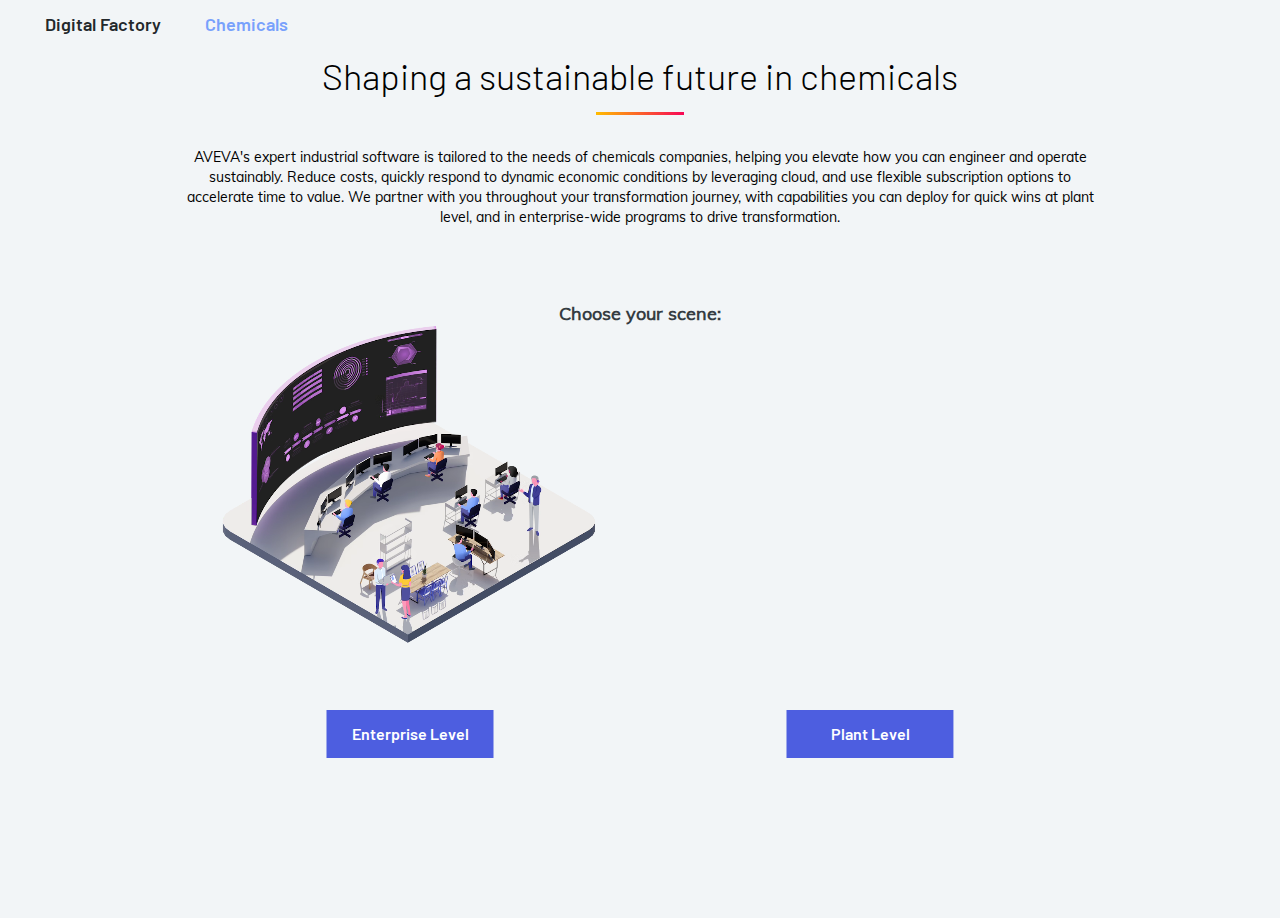
==== chemicals.html @ 381b5a6b "updates" ====
<!DOCTYPE html>
<html lang="en">
  <head>
    <meta charset="UTF-8">
    <meta name="viewport" content="width=device-width, initial-scale=1.0">

    <link rel="stylesheet" type="text/css" href="assets/css/new-style.css">
    <link rel="stylesheet" type="text/css" href="assets/css/la-style.css">

    <title>Aveva | Chemicals</title>
  </head>
  <body class="industry">
    <div class="nav top-nav">
      <ul class="nav-list">
        <li class="nav-item">
          <a class="nav-link dark" href="index.html">Digital Factory</a>
        </li>
        <li class="nav-item">
          <a class="nav-link dark active" href="chemicals.html">Chemicals</a>
        </li>
        <li class="nav-item level-link level-link-enterprise">
          <a class="nav-link dark active" href="chemicals.html">Enterprise</a>
        </li>
        <li class="nav-item level-link level-link-plant">
          <a class="nav-link dark active" href="chemicals.html">Plant</a>
        </li>
      </ul>
    </div>


    <div class="container container-center">
      <div class="main-title-wrapper fade">
        <div>
          <h2 class="center underline pull-up">Shaping a sustainable future in chemicals</h2>
          <p class="center large pull-up">
            AVEVA's expert industrial software is tailored to the needs of chemicals companies, helping you elevate how you can engineer and operate sustainably. Reduce costs, quickly respond to dynamic economic conditions by leveraging cloud, and use flexible subscription options to accelerate time to value. We partner with you throughout your transformation journey, with capabilities you can deploy for quick wins at plant level, and in enterprise-wide programs to drive transformation.
          </p>
        </div>
      </div>
      <div class="scenes-wrapper chemicals pull-up">
        <p class="center scenes-label fade">Choose your scene:</p>

        <div class="scenes col-wrapper">
          <div class="col col-left col-enterprise">
            <div class="box-wrapper">
              <div class="title-wrapper show-on-level">
                <div>
                  <h2 class="underline left">Accelerate digital transformation across your chemical enterprise</h2>
                  <p class="large">
                    Chemical companies must optimize capital projects to drive innovation and sustainability, unlocking the value of plant and process data to drive performance intelligence, and empowering your workforce with data-led insights that ensure business continuity.
                  </p>
                </div>
              </div>
              <div class="hide-on-level">
                <div class="video-wrapper">
                  <video loop muted autoplay playsinline class="video">
                    <source src="assets/videos/AVEVA_chemical_enterprise.webm" type="video/webm">
                  </video>
                  <div class="video-overlay show-on-level">
                    <div class="pulse-dot sustainability" data-sidebar="sustainability">
                      <img class="dot-img" src="assets/images/dot-orange.svg" alt="">
                      <div class="tooltip">Drive Sustainability</div>
                    </div>
                    <div class="pulse-dot performance" data-sidebar="performance">
                      <img class="dot-img" src="assets/images/dot-orange.svg" alt="">
                      <div class="tooltip">Improve Performance</div>
                    </div>
                    <div class="pulse-dot competency" data-sidebar="competency">
                      <img class="dot-img" src="assets/images/dot-orange.svg" alt="">
                      <div class="tooltip">Build Competency</div>
                    </div>
                  </div>
                </div>
                <a href="#" class="button level-button level-button-enterprise">Enterprise Level</a>
              </div>
            </div>
          </div>
          <div class="col col-right col-plant">
            <div class="box-wrapper">
              <div class="title-wrapper show-on-level">
                <div>
                  <h2 class="underline left">Accelerate digital transformation in your chemical plant</h2>
                  <p class="large">
                    Chemical plants must optimize processes, drive supply chain agility, increase resilience, and maximize asset uptime to ensure safe, profitable, and reliable operations.
                  </p>
                </div>
              </div>
              <div class="hide-on-level">
                <div class="video-wrapper">
                  <video loop muted autoplay playsinline class="video">
                    <source src="assets/videos/AVEVA_chemical_plant_1.webm" type="video/webm">
                  </video>
                  <div class="video-overlay show-on-level">
                    <div class="pulse-dot margins" data-sidebar="margins">
                      <img class="dot-img" src="assets/images/dot-orange.svg" alt="">
                      <div class="tooltip">Improve margins</div>
                    </div>
                    <div class="pulse-dot downtime"  data-sidebar="downtime">
                      <img class="dot-img" src="assets/images/dot-orange.svg" alt="">
                      <div class="tooltip">Eliminate downtime</div>
                    </div>
                    <div class="pulse-dot agility" data-sidebar="agility">
                      <img class="dot-img" src="assets/images/dot-orange.svg" alt="">
                      <div class="tooltip">Increase agility</div>
                    </div>
                  </div>
                </div>
                <a href="#" class="button level-button level-button-plant">Plant Level</a>
              </div>
            </div>
          </div>
        </div>
        <div class="legend show-on-level">
          <div class="dot">
            <img src="assets/images/dot-purple.svg" alt="">
          </div>
          <p class="description">
            Hover and click on each dot
            to explore further insights
            and content.
          </p>
        </div>
      </div>
    </div>





    <div class="sidebar-wrapper">
      <div class="sidebar sidebar-sustainability">
        <div class="purple-gradient-section">
          <div class="sidebar-close">
            <img alt="" src="assets/images/close.svg">
          </div>
    
          <h4>
            Deliver cost-effective capital projects to build the sustainable chemical plant of the future
          </h4>
    
          <p class="white">
            With the pressure to drive circularity and reach ESG targets in the chemical industry, new sustainable processes and products must be developed through faster and efficient capital projects.
          </p>
    
          <p class="white">
            AVEVA helps you digitally transform your engineering to control capital project execution delivering on time and budget. Your teams can innovate and develop sustainable processes through efficient and flexible workflows and better collaboration in the cloud.
          </p>
        </div>
    
        <div class="white-section">
          <div class="top">
            <div class="icon-wrapper">
              <div class="icon">
                <img alt="" src="assets/images/chemicals-enterprise-sustainability-top.svg">
              </div>
    
              <p class="slate">
                Learn how to drive a sustainable chemical industry through process simulation
              </p>
            </div>
            <a class="button" href="#">Learn How</a>
          </div>
    
          <div class="bottom">
            <div class="icon-wrapper">
              <div class="icon">
                <img alt="" src="assets/images/chemicals-enterprise-sustainability-bottom.svg">
              </div>
    
              <p class="slate">
                Read about Eastman´s digital transformation program within its engineering and construction organization
              </p>
            </div>
            <a class="button button-inverted" href="#">Read More</a>
          </div>
        </div>
      </div>
    
      <div class="sidebar sidebar-performance">
        <div class="purple-gradient-section">
          <div class="sidebar-close">
            <img alt="" src="assets/images/close.svg">
          </div>
    
          <h4>
            Unlock the hidden value out of plant and process data
          </h4>
    
          <p class="white">
            When it comes to business agility and optimizing your operations, information silos can be one of the main factors to compromise profitability. A perfectly crafted plan is often obsolete when it meets the reality of execution as disruptions unfold in real-time.
          </p>
    
          <p class="white">
            AVEVA provides everything from edge to cloud computing and analytics to Enterprise visualization, providing easy access to critical data across the value chain. With real-time data, you can predict operational behavior and unlock the hidden values for higher performance.
          </p>
        </div>
    
        <div class="white-section">
          <div class="top">
            <div class="sidebar-video-wrapper">
              <!--            TODO-->
    
              <p class="slate">
                Teaser video from LNS (waiting for mp4)
              </p>
            </div>
          </div>
    
          <div class="bottom">
            <div class="icon-wrapper">
              <div class="icon">
                <img alt="" src="assets/images/chemicals-enterprise-performance.svg">
              </div>
    
              <p class="slate">
                Learn how chemical companies can drive profitability using integrated, visualized plant and process data.
              </p>
            </div>
            <a class="button" href="#">Read More</a>
          </div>
        </div>
      </div>
    
      <div class="sidebar sidebar-competency">
        <div class="purple-gradient-section">
          <div class="sidebar-close">
            <img alt="" src="assets/images/close.svg">
          </div>
    
          <h4>
            Build competency to ensure safe and sustainable operations
          </h4>
    
          <p class="white">
            Human error is expensive. To reduce your knowledge gap and ensure safe operations, organizations need to build expertise and drive intelligent, insightful performance.
          </p>
    
          <p class="white">
            AVEVA combines the latest technologies with sound instructional design and behavioral best practices. By offering your team the best competency-based experiential learning, you ensure your operators perform safely and retain operational agility to drive performance intelligence.
          </p>
        </div>
    
        <div class="white-section">
          <div class="top">
            <div class="sidebar-video-wrapper">
              <!--            TODO-->
    
              <p class="slate">
                AVEVA XR Training_short.mp4
              </p>
            </div>
          </div>
    
          <div class="bottom">
            <div class="icon-wrapper">
              <div class="icon">
                <img alt="" src="assets/images/chemicals-enterprise-competency.svg">
              </div>
    
              <p class="slate">
                Learn how BASF uses immersive, virtual reality technology to train a generation of operators.
              </p>
            </div>
            <a class="button button-inverted" href="#">Watch Now</a>
          </div>
        </div>
      </div>
    
      <div class="sidebar sidebar-agility">
        <div class="purple-gradient-section">
          <div class="sidebar-close">
            <img alt="" src="assets/images/close.svg">
          </div>
    
          <h4>
            Agility and resilience require the ability to adapt quickly to market demands while securing profitable operations.
          </h4>
    
          <p class="white">
            Chemical companies need agility to respond to market demands and transform their offerings as need evolves. This means you need flexibility to optimize your supply chain to minimize losses, speed up innovation, and meet your circularity and C46 sustainability commitments.
          </p>
    
          <p class="white">
            AVEVA provides the expert chemical manufacturing platform that connects your people and systems to drive operational efficiency and insights, and boost interoperability. Maximize plant throughput with recipe flexibility, optimized production schedules, and compliant execution.
          </p>
        </div>
    
        <div class="white-section">
          <div class="top">
            <div class="icon-wrapper">
              <div class="icon">
                <img alt="" src="assets/images/chemicals-plant-agility-top.svg">
              </div>
    
              <p class="slate">
                Learn how global trends are helping to build a sustainable supply chain for leading chemicals companies.
              </p>
            </div>
            <a class="button" href="#">Read More</a>
          </div>
    
          <div class="bottom">
            <div class="icon-wrapper">
              <div class="icon">
                <img alt="" src="assets/images/chemicals-plant-agility-bottom.svg">
              </div>
    
              <p class="slate">
                See how optimizing your value chain can drive a circular economy.
              </p>
            </div>
            <a class="button button-inverted" href="#">Watch Now</a>
          </div>
        </div>
      </div>
    
      <div class="sidebar sidebar-downtime show-sidebar">
        <div class="purple-gradient-section">
          <div class="sidebar-close">
            <img alt="" src="assets/images/close.svg">
          </div>
    
          <h4>
            Optimize your maintenance strategy to avoid costly unplanned downtime and risks
          </h4>
    
          <p class="white">
            Today complex operations make it even more challenging to optimize a maintenance strategy. Reactive procedures are incapable of preventing costly failures and keeping a safe working environment.
          </p>
    
          <p class="white">
            AVEVA´s end-to-end solution manages data collection from various sources and incorporates advanced analytics with Machine Learning, Artificial Intelligence and cloud computing, improving workforce efficiency and reducing downtime and maintenance costs.
          </p>
        </div>
    
        <div class="white-section">
          <div class="top">
            <div class="sidebar-video-wrapper">
              <!--            TODO-->
    
              <p class="slate">
                Covestro - Pushing to a data-driven future
              </p>
            </div>
          </div>
    
          <div class="bottom">
            <div class="icon-wrapper">
              <div class="icon">
                <img alt="" src="assets/images/chemicals-plant-downtime.svg">
              </div>
    
              <p class="slate">
                Watch the webinar to learn about AI-driven analytics in Chemicals
              </p>
            </div>
            <a class="button button-inverted" href="#">Watch Now</a>
          </div>
        </div>
      </div>
    
      <div class="sidebar sidebar-margins">
        <div class="purple-gradient-section">
          <div class="sidebar-close">
            <img alt="" src="assets/images/close.svg">
          </div>
    
          <h4>
            Optimize your operations for regulatory compliance and competitive performance
          </h4>
    
          <p class="white">
            With a competitive market environment and tighter regulations, you need to optimize your operations to quickly respond to market demands and remain profitable while controlling waste and emissions, ensuring your company reaches sustainability targets.
          </p>
    
          <p class="white">
            AVEVA can help you improve process profitability and quality, reaching benefits such as throughput increase of 5%, process yields improvements of 10%, reduce the specific energy consumption of 10% while lowering emissions and costs related to waste reworking and recycling.
          </p>
        </div>
    
        <div class="white-section">
          <div class="top">
            <div class="icon-wrapper">
              <div class="icon">
                <img alt="" src="assets/images/chemicals-plant-margins-top.svg">
              </div>
    
              <p class="slate">
                Learn how AVEVA is helping leading chemicals companies operate with agility during COVID-19.
              </p>
            </div>
            <a class="button" href="#">Learn How</a>
          </div>
    
          <div class="bottom">
            <div class="icon-wrapper">
              <div class="icon">
                <img alt="" src="assets/images/chemicals-plant-margins-bottom.svg">
              </div>
    
              <p class="slate">
                See how BASF is able to continually optimze the intelligent performance of its ethylene plants.
              </p>
            </div>
            <a class="button button-inverted" href="#">Read More</a>
          </div>
        </div>
      </div>
    </div>

    
  

    <script src="https://code.jquery.com/jquery-3.6.0.min.js" integrity="sha256-/xUj+3OJU5yExlq6GSYGSHk7tPXikynS7ogEvDej/m4=" crossorigin="anonymous"></script>
    <script src="assets/js/new-scenes.js"></script>
    <script src="assets/js/match-height.js"></script>
    <script src="assets/js/sidebar.js"></script>
  </body>
</html>
---- assets/css/new-style.css ----
@font-face {
  -webkit-font-smoothing: antialiased;
  -moz-osx-font-smoothing: grayscale;
  font-style: normal;
  font-weight: 400;
  src: url(../fonts/Barlow-SemiBold.ttf) format("truetype");
  font-display: swap;
  font-family: Barlow-SemiBold
}

@font-face {
  -webkit-font-smoothing: antialiased;
  -moz-osx-font-smoothing: grayscale;
  font-style: normal;
  font-weight: 400;
  src: url(../fonts/Barlow-Medium.ttf) format("truetype");
  font-display: swap;
  font-family: Barlow-Medium
}

@font-face {
  -webkit-font-smoothing: antialiased;
  -moz-osx-font-smoothing: grayscale;
  font-style: normal;
  font-weight: 400;
  src: url(../fonts/Barlow-Regular.ttf) format("truetype");
  font-display: swap;
  font-family: Barlow-Regular
}

@font-face {
  -webkit-font-smoothing: antialiased;
  -moz-osx-font-smoothing: grayscale;
  font-style: normal;
  src: url(../fonts/Barlow-Light.ttf) format("truetype");
  font-display: swap;
  font-family: Barlow-Light;
  font-weight: 400
}

@font-face {
  -webkit-font-smoothing: antialiased;
  -moz-osx-font-smoothing: grayscale;
  font-style: normal;
  font-weight: 400;
  src: url(../fonts/Barlow-Bold.ttf) format("truetype");
  font-display: swap;
  font-family: Barlow-Bold
}

@font-face {
  -webkit-font-smoothing: antialiased;
  -moz-osx-font-smoothing: grayscale;
  font-style: normal;
  font-weight: 400;
  src: url(../fonts/Barlow-ExtraBold.ttf) format("truetype");
  font-display: swap;
  font-family: Barlow-ExtraBold
}

@font-face {
  -webkit-font-smoothing: antialiased;
  -moz-osx-font-smoothing: grayscale;
  font-style: normal;
  font-weight: 400;
  src: url(../fonts/Muli-Regular.ttf) format("truetype");
  font-display: swap;
  font-family: Muli-Regular
}

@font-face {
  -webkit-font-smoothing: antialiased;
  -moz-osx-font-smoothing: grayscale;
  font-style: normal;
  font-weight: 400;
  src: url(../fonts/Muli-Medium.ttf) format("truetype");
  font-display: swap;
  font-family: Muli-Medium
}

@font-face {
  -webkit-font-smoothing: antialiased;
  -moz-osx-font-smoothing: grayscale;
  font-style: normal;
  font-weight: 400;
  src: url(../fonts/Muli-SemiBold.ttf) format("truetype");
  font-display: swap;
  font-family: Muli-SemiBold
}

@font-face {
  -webkit-font-smoothing: antialiased;
  -moz-osx-font-smoothing: grayscale;
  font-style: normal;
  font-weight: 400;
  src: url(../fonts/Muli-Bold.ttf) format("truetype");
  font-display: swap;
  font-family: Muli-Bold
}

@font-face {
  -webkit-font-smoothing: antialiased;
  -moz-osx-font-smoothing: grayscale;
  font-style: normal;
  font-weight: 400;
  src: url(../fonts/Muli-ExtraBold.ttf) format("truetype");
  font-display: swap;
  font-family: Muli-ExtraBold
}

@font-face {
  -webkit-font-smoothing: antialiased;
  -moz-osx-font-smoothing: grayscale;
  font-style: normal;
  font-weight: 400;
  src: url(../fonts/Muli-Light.ttf) format("truetype");
  font-display: swap;
  font-family: Muli-Light
}

.large {
  font-size: 16px;
  line-height: 24px
}

.white {
  color: #fff
}

.slate {
  color: #545c69
}

.charcoal {
  color: #363d42
}

.dark {
  color: #23282b
}

.black {
  color: #000
}

.center {
  text-align: center
}

* {
  -webkit-font-smoothing: antialiased;
  -moz-osx-font-smoothing: grayscale;
  box-sizing: border-box;
  margin: 0;
  padding: 0;
  -webkit-animation-timing-function: ease-in-out;
  animation-timing-function: ease-in-out
}

html {
  height: 100%
}

@media only screen and (max-width: 1024px) {
  html {
    overflow-x: hidden
  }
}

body {
  min-height: 100%;
  width: 100%;
  max-width: 100vw;
  overflow-x: hidden;
  scroll-behavior: smooth;
  text-rendering: optimizeSpeed;
  font-size: 14px;
  color: #000;
  font-family: Barlow-Light;
  background-color: #f2f5f7;
  -ms-overflow-style: none;
  scrollbar-width: none
}

/*
body::-webkit-scrollbar {
  display: none
}*/

.container {
  max-width: 1110px;
  width: 100%
}

@media only screen and (min-width: 481px) and (max-width: 1024px) {
  .container {
    padding: 0 20px
  }
}

@media only screen and (max-width: 480px) {
  .container {
    padding: 0 16px
  }
}

.container-center {
  margin: 0 auto
}

@media only screen and (min-width: 1025px) {
  .container-position {
    position: relative;
    top: 50%;
    transform: translateY(-50%)
  }
}

.hidden {
  display: none
}

.invisible {
  visibility: hidden
}

.button {
  text-decoration: none;
  font-family: Barlow-SemiBold;
  font-size: 16px;
  line-height: normal;
  padding: 14px 25px 15px;
  color: #fff;
  background-color: #4d5ee0;
  display: inline-block;
  text-align: center;
  max-width: 167px;
  width: 100%
}

.industry .container {
  max-width: 920px;
}

.button.button-inverted {
  color: #4d5ee0;
  background-color: transparent;
  border: 1px solid #4d5ee0
}

.col-wrapper {
  display: flex;
  flex-direction: row;
  justify-content: space-between;
  flex-wrap: wrap;
}

@media only screen and (max-width: 480px) {
  .col-wrapper {
    flex-direction: column;
    justify-content: initial
  }
}

.col-wrapper .col {
  width: 100%
}

@media only screen and (min-width: 481px) {
  .col-wrapper .col {
    flex-basis: 50%
  }
}

@media only screen and (max-width: 480px) {
  .col-wrapper .col.col-left .text-wrapper {
    display: flex;
    flex-direction: column-reverse
  }
}

.col-wrapper .col.col-full {
  flex-basis: 50%
}

@media only screen and (max-width: 1024px) {
  .col-wrapper .col.col-full {
    flex-basis: 100%
  }
}

.nav .nav-list {
  list-style: none;
  display: flex;
  flex-direction: row;
  justify-content: space-between
}

.nav .nav-list .nav-link {
  text-decoration: none
}

.nav.title-nav {
  transition: opacity 1s ease-in-out
}

@media only screen and (max-width: 1024px) {
  .nav.title-nav {
    position: relative;
    overflow-x: scroll;
    -ms-overflow-style: none;
    scrollbar-width: none
  }
  .nav.title-nav::-webkit-scrollbar {
    display: none
  }
}

@media only screen and (min-width: 481px) and (max-width: 1024px) {
  .nav.title-nav {
    padding: 92px 0 150px
  }
}

@media only screen and (max-width: 480px) {
  .nav.title-nav {
    padding: 60px 0 72px
  }
}

.nav.top-nav {
  padding: 12px 0 18px 45px;
  position: relative;
  z-index: 5
}

@media only screen and (min-width: 481px) and (max-width: 1024px) {
  .nav.top-nav {
    padding: 88px 0 64px 20px
  }
}

@media only screen and (max-width: 480px) {
  .nav.top-nav {
    padding: 54px 0 77px 16px;
    position: relative;
    overflow-x: scroll;
    -ms-overflow-style: none;
    scrollbar-width: none
  }
  .nav.top-nav::-webkit-scrollbar {
    display: none
  }
}

.nav.top-nav .nav-list {
  justify-content: flex-start
}

.nav .nav-item {
  flex: 0 0 140px;
  margin-right: 20px
}

@media only screen and (max-width: 480px) {
  .nav .nav-item:nth-of-type(2) {
    max-width: 80px
  }
}

@media only screen and (min-width: 481px) and (max-width: 1024px) {
  .nav .nav-item {
    flex: 0 0 150px
  }
}

@media only screen and (max-width: 480px) {
  .nav .nav-item {
    flex: 0 0 auto
  }
}

.nav .nav-item .nav-link {
  font-family: Barlow-SemiBold;
  font-size: 18px;
  line-height: 24px
}

.nav .nav-item .nav-link.active {
  color: #78a1fc
}

.industry .level-link {
  display: none;
}

.level-enterprise .level-link-enterprise {
  display: inline;
}

.level-plant .level-link-plant {
  display: inline;
}

.industry .main-title-wrapper h2 {
  font-family: Barlow-Light;
  font-weight: 300;
  font-size: 36px;
  color: #000;
}

.industry .main-title-wrapper h2.underline::after {
  content: '';
  display: block;
  width: 88px;
  height: 3px;
  background-image: linear-gradient(to right, #ffbc00, #f70656);
  margin: 15px auto 32px;
}

.industry .main-title-wrapper p {
  font-family: Muli-Regular;
  font-size: 14px;
  line-height: 20px;
  letter-spacing: 0px;
}

.scenes-wrapper p.scenes-label {
  font-family: Muli-Regular;
  font-size: 18px;
  font-weight: bold;
  color: #363d42;
}

.scenes-wrapper .title-wrapper.show-on-level div {
  opacity: 0;
  position: absolute;
  max-width: 340px;
}

.level-plant .chemicals .col-right .show-on-level {
}

.level-enterprise .chemicals .col-left .show-on-level {
}


.industry .chemicals .col-left .hide-on-level,
.industry .chemicals .col-right .hide-on-level {
  position: relative;
  display: block !important;
}

.level .industry .chemicals .col-left .hide-on-level
.level .industry .chemicals .col-right .hide-on-level {
  display: block !important;
}

.col-wrapper {
  display: flex;
  flex-direction: row;
  justify-content: space-between;
  flex-wrap: wrap;
}

.col-wrapper .col {
  width: 100%;
}

.scenes-wrapper {
  margin-top: 75px;
  position: relative;
}

.scenes-wrapper .col .video {
  max-width: 100%;
}

.pull-up.scenes-wrapper .button {
  margin: auto;
  margin-bottom: 100px;
  position: relative;
  left: 50%;
  transform: translate(-50%, -60px);
}

.scenes-wrapper .col .box-wrapper .video-wrapper {
  position: relative;
  height: 100%;
}

@media only screen and (min-width: 481px) {
  .scenes-wrapper .col {
    min-height: 408px
  }
}

.scenes-wrapper .col .box-wrapper {
  height: 100%
}

.scenes-wrapper .col .box-wrapper.change-position {
  position: absolute
}

.scenes-wrapper .col .box-wrapper .video-wrapper {
  height: 100%;
}

.scenes-wrapper .col .video {
  max-width: 100%
}

@media only screen and (min-width: 481px) {
  .scenes-wrapper .col.col-left {
    margin-left: auto
  }
}

@media only screen and (min-width: 481px) and (max-width: 1024px) {
  .scenes-wrapper .col.col-left .box-wrapper {
    margin-left: auto
  }
}

@media only screen and (max-width: 480px) {
  .scenes-wrapper .col.col-left {
    margin-bottom: 96px
  }
}

@media only screen and (min-width: 481px) {
  .scenes-wrapper .col.col-right {
    margin-left: auto
  }
}

@media only screen and (min-width: 481px) and (max-width: 1024px) {
  .scenes-wrapper .col.col-right .box-wrapper {
    margin-right: auto
  }
}

@keyframes hover-scene {
  0% {
    transform: translate(var(--moveLeft), var(--moveDown)) scale(var(--scaleAmount))
  }
  25% {
    transform: translate(calc(var(--moveLeft) + -4px), var(--moveDown)) scale(var(--scaleAmount))
  }
  50% {
    transform: translate(calc(var(--moveLeft) + 5px), calc(var(--moveDown) + 8px)) scale(var(--scaleAmount))
  }
  75% {
    transform: translate(var(--moveLeft), calc(var(--moveDown) + -6px)) scale(var(--scaleAmount))
  }
  100% {
    transform: translate(var(--moveLeft), var(--moveDown)) scale(var(--scaleAmount))
  }
}

@keyframes hover-scene2 {
  0% {
    transform: translate(var(--moveLeft), var(--moveDown)) scale(var(--scaleAmount))
  }
  25% {
    transform: translate(calc(var(--moveLeft) + 4px), var(--moveDown)) scale(var(--scaleAmount))
  }
  50% {
    transform: translate(calc(var(--moveLeft) + 7px), calc(var(--moveDown) + 5px)) scale(var(--scaleAmount))
  }
  75% {
    transform: translate(var(--moveLeft), calc(var(--moveDown) + 8px)) scale(var(--scaleAmount))
  }
  100% {
    transform: translate(var(--moveLeft), var(--moveDown)) scale(var(--scaleAmount))
  }
}

@keyframes make-bigger {
  0% {
    transform: translate(-5px, 50px) scale(1.25);
  }
  100% {
    transform: translate(-5px, 50px) scale(2.5);
  }
}

@keyframes make-bigger2 {
  0% {
    transform: translate(-5px, 50px) scale(1.6);
  }
  100% {
    transform: translate(-5px, 50px) scale(2.8);
  }
}

@keyframes show-on-level {
  0% {
    opacity: 0;
    transform: translate(100px, 0px) scale(0.5);
  }
  100% {
    opacity: 1;
    transform: translate(0px, 0px) scale(1);
  }
}

.industry:not(.level) .video {
  -webkit-animation-name: hover-scene;
  animation-name: hover-scene;
  -webkit-animation-duration: 3s;
  animation-duration: 3s;
  -webkit-animation-iteration-count: infinite;
  animation-iteration-count: infinite;
  -webkit-animation-timing-function: ease-in-out;
  animation-timing-function: ease-in-out
}

.industry:not(.level) .col-right .video {
  -webkit-animation-name: hover-scene2;
  animation-name: hover-scene2;
}

.industry .chemicals .col-right .video {
  --scaleAmount: 1.25;
  --moveLeft: -5px;
  --moveDown: 50px;
  transform: translate(var(--moveLeft), var(--moveDown)) scale(var(--scaleAmount))
}

.industry .chemicals .col-left .video {
  --scaleAmount: 1.6;
  --moveLeft: -10px;
  --moveDown: 25px;
  transform: translate(var(--moveLeft), var(--moveDown)) scale(var(--scaleAmount))
}

.industry.level-plant .chemicals .col-right .video-wrapper {
  -webkit-animation-duration: 1s;
  animation-duration: 1s;
  animation-fill-mode: forwards;
  animation-timing-function: ease;
}

.industry.level-plant .chemicals .col-right .video {
  -webkit-animation-duration: 1s;
  animation-duration: 1s;
  animation-fill-mode: forwards;
  animation-timing-function: ease;
  -webkit-animation-name: make-bigger;
  animation-name: make-bigger;
  z-index: 10000;
}

.industry.level-enterprise .chemicals .col-left .video-wrapper {
  -webkit-animation-duration: 1s;
  animation-duration: 1s;
  -webkit-animation-delay: 0.5s;
  animation-delay: 0.5s;
  animation-fill-mode: forwards;
  animation-timing-function: ease;
}

.industry.level-enterprise .chemicals .col-left .video {
  -webkit-animation-duration: 1s;
  animation-duration: 1s;
  -webkit-animation-delay: 0.5s;
  animation-delay: 0.5s;
  animation-fill-mode: forwards;
  animation-timing-function: ease;
  -webkit-animation-name: make-bigger2;
  animation-name: make-bigger2;
  z-index: 10000;
}

.industry.level .pull-up.scenes-wrapper .button {
  z-index: -1;
}

.hide-on-level {
  height: 100%;
}

.legend {
  width: 100%;
  background-color: rgba(255, 255, 255, 0.9);
  padding: 12px 14px 18px 16px;
  display: flex;
  flex-direction: row;
  position: absolute;
  bottom: 110px;
  border-left: 2px solid #6b05a8;
  left: -200%;
  bottom: 0%;
  transition: 1s;
}

.legend .dot {
  flex: 0 0 16px;
  margin: 5px 15px 0 0;
}

.level .legend.show-on-level {
  max-width: 292px;
  display: flex;
}

.legend .description {
  max-width: 180px;
}

.pulse-dot {
  position: relative;
  width: 32px;
  height: 32px;
  border-radius: 50%;
  border: 1px solid #f5a624;
  display: inline-block;
  cursor: pointer;
  opacity: 0;
  transition: all .5s ease
}

.pulse-dot.show-dot {
  opacity: 1
}

.pulse-dot:hover .tooltip {
  top: -50px;
  left: 0px;
  opacity: 1;
  transition: all .5s ease;

}

.pulse-dot .tooltip {
  background-color: rgba(255, 255, 255, 0.95);
  box-shadow: 0 8px 16px 0 rgba(0, 0, 0, 0.1);
  font-family: Barlow-Medium;
  font-size: 18px;
  color: #363d42;
  position: absolute;
  padding: 5px 15px 5px 15px;
  white-space: nowrap;
  top: -40px;
  left: 0px;
  opacity: 0;
  transition: all .5s;
  z-index: 5;
  pointer-events: none
}

.pulse-dot .tooltip::after {
  content: " ";
  position: absolute;
  left: 10px;
  bottom: -6px;
  border-top: 7px solid #fff;
  border-right: 7px solid transparent;
  border-left: 7px solid transparent;
  border-bottom: none
}

.pulse-dot .dot-img {
  box-shadow: 0 0 0 10px rgba(245, 166, 36, 0.3)
}

.pulse-dot .dot-img,
.pulse-dot::before,
.pulse-dot::after {
  content: '';
  display: block;
  cursor: pointer;
  border-radius: 50%;
  transition: all 2s ease-in-out;
  width: 12px;
  height: 12px;
  z-index: 1;
  position: relative;
  margin-left: 9px;
  margin-top: 9px
}

.pulse-dot::before,
.pulse-dot::after {
  position: absolute;
  top: 0;
  left: 0;
  z-index: 0;
  -webkit-animation-duration: 4s;
  animation-duration: 4s;
  -webkit-animation-timing-function: ease;
  animation-timing-function: ease;
  -webkit-animation-iteration-count: infinite;
  animation-iteration-count: infinite;
  box-shadow: none;
  -webkit-animation-delay: .5s;
  animation-delay: .5s
}

.pulse-dot::before {
  -webkit-animation-name: pulse-before;
  animation-name: pulse-before
}

.pulse-dot::after {
  -webkit-animation-name: pulse-after;
  animation-name: pulse-after
}

.level-plant .chemicals .margins {
  top: 16%;
  left: -1%;
}

.level-plant .chemicals .downtime {
  top: -1%;
  left: 65%;
}

.level-plant .chemicals .agility {
  top: 65%;
  left: 45%;
}

.level .col-wrapper .col .video-wrapper .video-overlay {
  position: absolute;
  top: 0;
  left: 0;
  z-index: 2;
  width: 100%;
  height: 100%;
  max-width: unset;
}

.scenes-wrapper .show-on-level.title-wrapper h2.underline::after {
  content: '';
  display: block;
  width: 88px;
  height: 3px;
  background-image: linear-gradient(to right, #ffbc00, #f70656);
  margin: 15px auto 32px;
}

.scenes-wrapper .show-on-level.title-wrapper h2.left::after {
  margin: 15px 0 32px;
}

.scenes-wrapper .show-on-level.title-wrapper p {
  font-family: Muli-Regular;
  font-size: 14px;
  line-height: 20px;
  letter-spacing: 0px;
}

.scenes-wrapper .show-on-level, .scenes-wrapper .show-on-level * {
  transition: all 0.5s ease-in-out;
}

.level .hide-on-level {
  position: relative;
}

.scenes-wrapper .show-on-level.title-wrapper h2 {
  font-family: Barlow-Light;
  font-weight: 300;
  font-size: 36px;
  color: #000;
}

.level.level-plant .col-left .box-wrapper,
.level.level-enterprise .col-right .box-wrapper {
  overflow: hidden;
}

.level.level-plant .col-left .show-on-level,
.level.level-enterprise .col-right .show-on-level {
  display: none;
}

.sidebar-wrapper {
  position: absolute;
  max-width: 625px;
  width: 100%;
  height: 100%;
  top: 0;
  right: 0;
  z-index: -1;
  transition: right 1s ease-in-out;
  transition-delay: 1s
}
/*
@media only screen and (min-width: 1025px) {
  .sidebar-wrapper {
    overflow-x: hidden
  }
}
@media only screen and (max-width: 1024px) {
  .sidebar-wrapper {
    overflow: hidden
  }
}*/
@media only screen and (max-width: 1024px) {
  .sidebar-wrapper {
    max-width: 100%;
    left: 0;
    position: relative
  }
}
.sidebar-wrapper .sidebar {
  width: 100%;
  position: absolute;
  display: flex;
  flex-direction: column;
  right: -200%;
  height: 100%;
  box-shadow: -18px 4px 16px 0 rgba(0, 0, 0, 0.1);
  transition: right 2s ease-in-out
}
.sidebar-wrapper .sidebar .purple-gradient-section {
  background-image: linear-gradient(128deg, #3e1253 7%, #5a0d87 67%);
  padding: 22px 35px 30px;
  position: relative
}
.sidebar-wrapper .sidebar .purple-gradient-section h4 {
  font-family: Barlow-Regular;
  font-size: 24px;
  line-height: 32px;
  color: #fff;
  font-weight: normal
}
.sidebar-wrapper .sidebar .purple-gradient-section p {
  font-family: Muli-Regular;
  font-size: 14px;
  line-height: 20px;
  letter-spacing: 0px
}
@media only screen and (min-width: 481px) and (max-width: 1024px) {
  .sidebar-wrapper .sidebar .purple-gradient-section {
    padding: 43px 50px 15px
  }
  .sidebar-wrapper .sidebar .purple-gradient-section h4 {
    margin-bottom: 20px
  }
  .sidebar-wrapper .sidebar .purple-gradient-section .white {
    margin-bottom: 15px
  }
}
@media only screen and (max-width: 480px) {
  .sidebar-wrapper .sidebar .purple-gradient-section {
    padding: 30px 45px 30px
  }
}
.sidebar-wrapper .sidebar .purple-gradient-section .sidebar-close {
  position: absolute;
  top: 20px;
  right: 20px;
  cursor: pointer
}
.sidebar-wrapper .sidebar .white-section {
  background-color: rgba(255, 255, 255, 0.95);
  height: 100%;
  padding: 60px 75px 0 35px
}
@media only screen and (max-width: 1024px) {
  .sidebar-wrapper .sidebar .white-section {
    height: initial
  }
}
.sidebar-wrapper .sidebar .white-section p {
  font-family: Muli-Regular;
  font-size: 14px;
  line-height: 20px;
  letter-spacing: 0px
}
.sidebar-wrapper .sidebar .white-section .icon-wrapper {
  display: flex;
  margin-bottom: 25px
}
.sidebar-wrapper .sidebar .white-section .icon-wrapper .icon {
  flex: 0 0 62px;
  margin-right: 16px
}
.sidebar-wrapper .sidebar .white-section .top {
  padding-bottom: 40px;
  margin-bottom: 52px;
  border-bottom: 1px solid #ddd
}
.sidebar-active .sidebar-wrapper {
  z-index: 3;
  display: block
}
.sidebar-active .show-sidebar {
  right: 0
}
.sidebar-active .top-nav {
  position: relative;
  z-index: 1
}
@media only screen and (min-width: 1025px) {
  .sidebar-active .top-nav {
    background-color: #23282b
  }
  .sidebar-active .top-nav a {
    color: #fff
  }
}
@media only screen and (max-width: 1024px) {
  .sidebar-above .sidebar-wrapper {
    overflow: visible
  }
}
.sidebar-to-front {
  z-index: 6
}
---- assets/css/la-style.css ----
@font-face{font-family:'Barlow-Regular';src:url(../fonts/Barlow-Regular.eot);src:url(../fonts/Barlow-Regular.eot?#iefix) format("embedded-opentype"),url(../fonts/Barlow-Regular.woff2) format("woff2"),url(../fonts/Barlow-Regular.woff) format("woff"),url(../fonts/Barlow-Regular.ttf) format("truetype"),url(../fonts/Barlow-Regular.svg#Barlow-Regular) format("svg");font-weight:400;font-style:normal;font-display:swap;}
@font-face{font-family:'Barlow-Bold';src:url(../fonts/Barlow-Bold.eot);src:url(../fonts/Barlow-Bold.eot?#iefix) format("embedded-opentype"),url(../fonts/Barlow-Bold.woff2) format("woff2"),url(../fonts/Barlow-Bold.woff) format("woff"),url(../fonts/Barlow-Bold.ttf) format("truetype"),url(../fonts/Barlow-Bold.svg#Barlow-Bold) format("svg");font-weight:700;font-style:normal;font-display:swap;}
@font-face{font-family:'Barlow-Medium';src:url(../fonts/Barlow-Medium.eot);src:url(../fonts/Barlow-Medium.eot?#iefix) format("embedded-opentype"),url(../fonts/Barlow-Medium.woff2) format("woff2"),url(../fonts/Barlow-Medium.woff) format("woff"),url(../fonts/Barlow-Medium.ttf) format("truetype"),url(../fonts/Barlow-Medium.svg#Barlow-Medium) format("svg");font-weight:500;font-style:normal;font-display:swap;}
@font-face{font-family:'Barlow-SemiBold';src:url(../fonts/Barlow-SemiBold.eot);src:url(../fonts/Barlow-SemiBold.eot?#iefix) format("embedded-opentype"),url(../fonts/Barlow-SemiBold.woff2) format("woff2"),url(../fonts/Barlow-SemiBold.woff) format("woff"),url(../fonts/Barlow-SemiBold.ttf) format("truetype"),url(../fonts/Barlow-SemiBold.svg#Barlow-SemiBold) format("svg");font-weight:600;font-style:normal;font-display:swap;}
@font-face{font-family:'Barlow-Light';src:url(../fonts/Barlow-Light.eot);src:url(../fonts/Barlow-Light.eot?#iefix) format("embedded-opentype"),url(../fonts/Barlow-Light.woff2) format("woff2"),url(../fonts/Barlow-Light.woff) format("woff"),url(../fonts/Barlow-Light.ttf) format("truetype"),url(../fonts/Barlow-Light.svg#Barlow-Light) format("svg");font-weight:300;font-style:normal;font-display:swap;}
@font-face{font-family:'Barlow-ExtraBold';src:url(../fonts/Barlow-ExtraBold.eot);src:url(../fonts/Barlow-ExtraBold.eot?#iefix) format("embedded-opentype"),url(../fonts/Barlow-ExtraBold.woff2) format("woff2"),url(../fonts/Barlow-ExtraBold.woff) format("woff"),url(../fonts/Barlow-ExtraBold.ttf) format("truetype"),url(../fonts/Barlow-ExtraBold.svg#Barlow-ExtraBold) format("svg");font-weight:700;font-style:normal;font-display:swap;}
@font-face{font-family:'Muli-SemiBold';src:url(../fonts/Muli-SemiBold.eot);src:url(../fonts/Muli-SemiBold.eot?#iefix) format("embedded-opentype"),url(../fonts/Muli-SemiBold.woff2) format("woff2"),url(../fonts/Muli-SemiBold.woff) format("woff"),url(../fonts/Muli-SemiBold.ttf) format("truetype"),url(../fonts/Muli-SemiBold.svg#Muli-SemiBold) format("svg");font-weight:600;font-style:normal;font-display:swap;}
@font-face{font-family:'Muli-Regular';src:url(../fonts/Muli-Regular.eot);src:url(../fonts/Muli-Regular.eot?#iefix) format("embedded-opentype"),url(../fonts/Muli-Regular.woff2) format("woff2"),url(../fonts/Muli-Regular.woff) format("woff"),url(../fonts/Muli-Regular.ttf) format("truetype"),url(../fonts/Muli-Regular.svg#Muli-Regular) format("svg");font-weight:400;font-style:normal;font-display:swap;}
@font-face{font-family:'Muli-ExtraBold';src:url(../fonts/Muli-ExtraBold.eot);src:url(../fonts/Muli-ExtraBold.eot?#iefix) format("embedded-opentype"),url(../fonts/Muli-ExtraBold.woff2) format("woff2"),url(../fonts/Muli-ExtraBold.woff) format("woff"),url(../fonts/Muli-ExtraBold.ttf) format("truetype"),url(../fonts/Muli-ExtraBold.svg#Muli-ExtraBold) format("svg");font-weight:700;font-style:normal;font-display:swap;}

h1, .splash.purple h1:after {font-family:Barlow-Bold, Arial, Helvetica, sans-serif;}
h2 {font-family:Barlow-Light, Arial, Helvetica, sans-serif;}
h3, .pulse-dot .tooltip {font-family:Barlow-Medium, Arial, Helvetica, sans-serif;}
h4 {font-family:Barlow-Regular, Arial, Helvetica, sans-serif;}
p, .scenes-wrapper p.scenes-label {font-family:Muli-Regular, Arial, Helvetica, sans-serif;}
body {font-family:Barlow-Light, Arial, Helvetica, sans-serif;}
.button, .nav-link {font-family:Barlow-SemiBold, Arial, Helvetica, sans-serif;}
.splash.purple * {transition:none!important;}

@-webkit-keyframes pulse-before{
  0%{box-shadow:0 0 0 0 rgba(245,166,36,0.4)}
  3%{box-shadow:0 0 0 20px rgba(245,166,36,0.4)}
  35%{box-shadow:0 0 0 56px rgba(245,166,36,0)}
}
@keyframes pulse-before{
  0%{box-shadow:0 0 0 0 rgba(245,166,36,0.4)}
  3%{box-shadow:0 0 0 20px rgba(245,166,36,0.4)}
  35%{box-shadow:0 0 0 56px rgba(245,166,36,0)}
}
@-webkit-keyframes pulse-after{
  15%{box-shadow:0 0 0 0 rgba(245,166,36,0.2)}
  18%{box-shadow:0 0 0 10px rgba(245,166,36,0.2)}
  50%{box-shadow:0 0 0 70px rgba(245,166,36,0)}
}
@keyframes pulse-after{
  15%{box-shadow:0 0 0 0 rgba(245,166,36,0.2)}
  18%{box-shadow:0 0 0 10px rgba(245,166,36,0.2)}
  50%{box-shadow:0 0 0 70px rgba(245,166,36,0)}
}
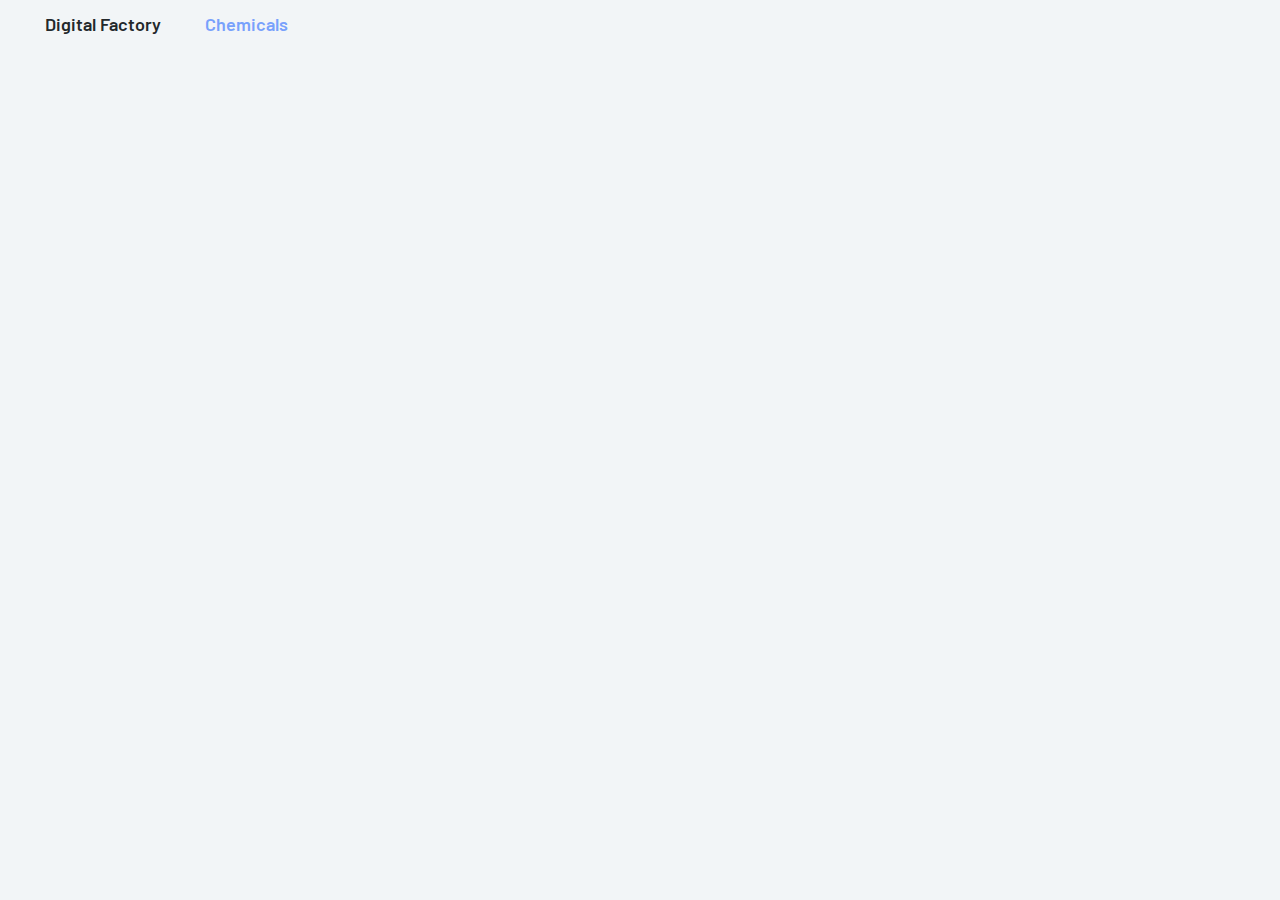
==== commit 72bbf86d: "more than half of the text updates" ====
--- a/chemicals.html
+++ b/chemicals.html
@@ -112,7 +112,7 @@
         </div>
         <div class="legend show-on-level">
           <div class="dot">
-            <img src="assets/images/dot-purple.svg" alt="">
+            <img src="assets/images/dot-yellow.svg" alt="">
           </div>
           <p class="description">
             Hover and click on each dot
@@ -133,283 +133,283 @@
           <div class="sidebar-close">
             <img alt="" src="assets/images/close.svg">
           </div>
-    
-          <h4>
-            Deliver cost-effective capital projects to build the sustainable chemical plant of the future
-          </h4>
-    
-          <p class="white">
-            With the pressure to drive circularity and reach ESG targets in the chemical industry, new sustainable processes and products must be developed through faster and efficient capital projects.
-          </p>
-    
-          <p class="white">
-            AVEVA helps you digitally transform your engineering to control capital project execution delivering on time and budget. Your teams can innovate and develop sustainable processes through efficient and flexible workflows and better collaboration in the cloud.
-          </p>
-        </div>
-    
+
+          <h4>
+            Deliver cost-effective capital projects and build the sustainable chemical plant of the future
+          </h4>
+
+          <p class="white">
+            With the pressure to drive circularity and reach ESG targets in the chemical industry, you can develop new sustainable processes and products in faster and more efficient capital projects.
+          </p>
+
+          <p class="white">
+            AVEVA helps you digitally transform your engineering to control capital project execution, delivering on time and on budget. Your teams are free to innovate with efficient, flexible workflows and better collaboration in the cloud, giving them the insight they need to elevate performance and drive sustainability.
+          </p>
+        </div>
+
         <div class="white-section">
           <div class="top">
             <div class="icon-wrapper">
               <div class="icon">
                 <img alt="" src="assets/images/chemicals-enterprise-sustainability-top.svg">
               </div>
-    
-              <p class="slate">
-                Learn how to drive a sustainable chemical industry through process simulation
-              </p>
-            </div>
-            <a class="button" href="#">Learn How</a>
-          </div>
-    
+
+              <p class="slate">
+                Learn how to drive a sustainable chemical industry through process simulation.
+              </p>
+            </div>
+            <a class="button" href="https://www.aveva.com/content/dam/aveva/documents/ebook/E-Book_AVEVA_ProcessSimulation-Chemicals_03-21.pdf.coredownload.pdf" target="_blank">Get the eBook</a>
+          </div>
+
           <div class="bottom">
             <div class="icon-wrapper">
               <div class="icon">
                 <img alt="" src="assets/images/chemicals-enterprise-sustainability-bottom.svg">
               </div>
-    
-              <p class="slate">
-                Read about Eastman´s digital transformation program within its engineering and construction organization
-              </p>
-            </div>
-            <a class="button button-inverted" href="#">Read More</a>
-          </div>
-        </div>
-      </div>
-    
+
+              <p class="slate">
+                Learn about Eastman's digital transformation program which enables the teams's circular engineering strategy.
+              </p>
+            </div>
+            <a class="button button-inverted" href="https://www.aveva.com/en/perspectives/success-stories/eastman-chemical/" target="_blank">Read the Case Study</a>
+          </div>
+        </div>
+      </div>
+
       <div class="sidebar sidebar-performance">
         <div class="purple-gradient-section">
           <div class="sidebar-close">
             <img alt="" src="assets/images/close.svg">
           </div>
-    
-          <h4>
-            Unlock the hidden value out of plant and process data
-          </h4>
-    
-          <p class="white">
-            When it comes to business agility and optimizing your operations, information silos can be one of the main factors to compromise profitability. A perfectly crafted plan is often obsolete when it meets the reality of execution as disruptions unfold in real-time.
-          </p>
-    
-          <p class="white">
-            AVEVA provides everything from edge to cloud computing and analytics to Enterprise visualization, providing easy access to critical data across the value chain. With real-time data, you can predict operational behavior and unlock the hidden values for higher performance.
-          </p>
-        </div>
-    
+
+          <h4>
+            Unlock the hidden value out of plant and process data to improve performance
+          </h4>
+
+          <p class="white">
+            When it comes to business agility and optimizing operations, information silos can be a primary factor in compromising profitability. A perfectly crafted plan can fall down when it meets reality, with disruptions that quickly escalate, losing time and eroding value.
+          </p>
+
+          <p class="white">
+            AVEVA provides everything from edge computing and analytics to enterprise visualization, giving you easy access to critical data across the value chain. With real-time data, you get the insight you need to predict operational behavior and unlock hidden value, driving performance intelligence.
+          </p>
+        </div>
+
         <div class="white-section">
           <div class="top">
             <div class="sidebar-video-wrapper">
               <!--            TODO-->
-    
-              <p class="slate">
-                Teaser video from LNS (waiting for mp4)
-              </p>
-            </div>
-          </div>
-    
+
+              <p class="slate">
+                Watch how LNS helps chemical companies use the right data for better decision making
+              </p>
+            </div>
+          </div>
+
           <div class="bottom">
             <div class="icon-wrapper">
               <div class="icon">
                 <img alt="" src="assets/images/chemicals-enterprise-performance.svg">
               </div>
-    
+
               <p class="slate">
                 Learn how chemical companies can drive profitability using integrated, visualized plant and process data.
               </p>
             </div>
-            <a class="button" href="#">Read More</a>
-          </div>
-        </div>
-      </div>
-    
+            <a class="button" href="https://sw.aveva.com/campaigns/driving-profitability-with-plant-and-process-data-for-chemicals-lns-research" target="_blank">Read the LNS Research eBook</a>
+          </div>
+        </div>
+      </div>
+
       <div class="sidebar sidebar-competency">
         <div class="purple-gradient-section">
           <div class="sidebar-close">
             <img alt="" src="assets/images/close.svg">
           </div>
-    
+
           <h4>
             Build competency to ensure safe and sustainable operations
           </h4>
-    
+
           <p class="white">
             Human error is expensive. To reduce your knowledge gap and ensure safe operations, organizations need to build expertise and drive intelligent, insightful performance.
           </p>
-    
+
           <p class="white">
             AVEVA combines the latest technologies with sound instructional design and behavioral best practices. By offering your team the best competency-based experiential learning, you ensure your operators perform safely and retain operational agility to drive performance intelligence.
           </p>
         </div>
-    
+
         <div class="white-section">
           <div class="top">
             <div class="sidebar-video-wrapper">
               <!--            TODO-->
-    
+
               <p class="slate">
                 AVEVA XR Training_short.mp4
               </p>
             </div>
           </div>
-    
+
           <div class="bottom">
             <div class="icon-wrapper">
               <div class="icon">
                 <img alt="" src="assets/images/chemicals-enterprise-competency.svg">
               </div>
-    
+
               <p class="slate">
                 Learn how BASF uses immersive, virtual reality technology to train a generation of operators.
               </p>
             </div>
-            <a class="button button-inverted" href="#">Watch Now</a>
-          </div>
-        </div>
-      </div>
-    
+            <a class="button button-inverted" href="https://sw.aveva.com/webinars/basf-sustainable-chemicals-industry" target="_blank">Watch the Webinar</a>
+          </div>
+        </div>
+      </div>
+
       <div class="sidebar sidebar-agility">
         <div class="purple-gradient-section">
           <div class="sidebar-close">
             <img alt="" src="assets/images/close.svg">
           </div>
-    
-          <h4>
-            Agility and resilience require the ability to adapt quickly to market demands while securing profitable operations.
-          </h4>
-    
+
+          <h4>
+            Adapt quickly to market demands while securing profitable operations through agility and resilience
+          </h4>
+
           <p class="white">
             Chemical companies need agility to respond to market demands and transform their offerings as need evolves. This means you need flexibility to optimize your supply chain to minimize losses, speed up innovation, and meet your circularity and C46 sustainability commitments.
           </p>
-    
+
           <p class="white">
             AVEVA provides the expert chemical manufacturing platform that connects your people and systems to drive operational efficiency and insights, and boost interoperability. Maximize plant throughput with recipe flexibility, optimized production schedules, and compliant execution.
           </p>
         </div>
-    
+
         <div class="white-section">
           <div class="top">
             <div class="icon-wrapper">
               <div class="icon">
                 <img alt="" src="assets/images/chemicals-plant-agility-top.svg">
               </div>
-    
+
               <p class="slate">
                 Learn how global trends are helping to build a sustainable supply chain for leading chemicals companies.
               </p>
             </div>
-            <a class="button" href="#">Read More</a>
-          </div>
-    
+            <a class="button" href="https://www.aveva.com/en/perspectives/blog/how-the-global-trends-are-driving-a-sustainable-supply-chain-in-chemicals/" target="_blank">Read the Blog</a>
+          </div>
+
           <div class="bottom">
             <div class="icon-wrapper">
               <div class="icon">
                 <img alt="" src="assets/images/chemicals-plant-agility-bottom.svg">
               </div>
-    
+
               <p class="slate">
                 See how optimizing your value chain can drive a circular economy.
               </p>
             </div>
-            <a class="button button-inverted" href="#">Watch Now</a>
-          </div>
-        </div>
-      </div>
-    
+            <a class="button button-inverted" href="https://sw.aveva.com/webinars/value-chain-optimization-circular-economy" target='_blank'>Watch the Webinar</a>
+          </div>
+        </div>
+      </div>
+
       <div class="sidebar sidebar-downtime show-sidebar">
         <div class="purple-gradient-section">
           <div class="sidebar-close">
             <img alt="" src="assets/images/close.svg">
           </div>
-    
-          <h4>
-            Optimize your maintenance strategy to avoid costly unplanned downtime and risks
-          </h4>
-    
-          <p class="white">
-            Today complex operations make it even more challenging to optimize a maintenance strategy. Reactive procedures are incapable of preventing costly failures and keeping a safe working environment.
-          </p>
-    
-          <p class="white">
-            AVEVA´s end-to-end solution manages data collection from various sources and incorporates advanced analytics with Machine Learning, Artificial Intelligence and cloud computing, improving workforce efficiency and reducing downtime and maintenance costs.
-          </p>
-        </div>
-    
+
+          <h4>
+            Eliminate costly unplanned downtime and risks by optimizing your maintenance strategy
+          </h4>
+
+          <p class="white">
+            With complex operations, it can be challenging to optimize your maintenance strategy. You need to act proactively to prevent costly failures and ensure a safe work environment for your team.
+          </p>
+
+          <p class="white">
+            AVEVA's end-to-end solution integrates accurate, live data  from various sources and incorporates advanced analytics enriched with machine learning, artificial intelligence, and the scope and scale of cloud. Enhance workforce efficiency and cut your downtime and maintenance costs with insights that drive performance intelligence.
+          </p>
+        </div>
+
         <div class="white-section">
           <div class="top">
             <div class="sidebar-video-wrapper">
               <!--            TODO-->
-    
-              <p class="slate">
-                Covestro - Pushing to a data-driven future
-              </p>
-            </div>
-          </div>
-    
+
+              <p class="slate">
+                See how Covestro uses AVEVA Process Simulation in conjunction with PI System to drive data-led insights.
+              </p>
+            </div>
+          </div>
+
           <div class="bottom">
             <div class="icon-wrapper">
               <div class="icon">
                 <img alt="" src="assets/images/chemicals-plant-downtime.svg">
               </div>
-    
-              <p class="slate">
-                Watch the webinar to learn about AI-driven analytics in Chemicals
-              </p>
-            </div>
-            <a class="button button-inverted" href="#">Watch Now</a>
-          </div>
-        </div>
-      </div>
-    
+
+              <p class="slate">
+                Learn more about AI-driven analytics in chemical plants.
+              </p>
+            </div>
+            <a class="button button-inverted" href="https://sw.aveva.com/webinars/ai-driven-analytics-chemicals" target="_blank">Watch the Webinar</a>
+          </div>
+        </div>
+      </div>
+
       <div class="sidebar sidebar-margins">
         <div class="purple-gradient-section">
           <div class="sidebar-close">
             <img alt="" src="assets/images/close.svg">
           </div>
-    
+
           <h4>
             Optimize your operations for regulatory compliance and competitive performance
           </h4>
-    
-          <p class="white">
-            With a competitive market environment and tighter regulations, you need to optimize your operations to quickly respond to market demands and remain profitable while controlling waste and emissions, ensuring your company reaches sustainability targets.
-          </p>
-    
-          <p class="white">
-            AVEVA can help you improve process profitability and quality, reaching benefits such as throughput increase of 5%, process yields improvements of 10%, reduce the specific energy consumption of 10% while lowering emissions and costs related to waste reworking and recycling.
-          </p>
-        </div>
-    
+
+          <p class="white">
+            With a competitive market and tighter regulations, you need to optimize your operations to quickly respond to market demands and remain profitable while controlling waste and emissions, ensuring your company reaches its sustainability targets.
+          </p>
+
+          <p class="white">
+            AVEVA can help you improve process efficiency to drive profitability and quality, with typical benefits including throughput increases of 5%, process yield improvements of 10%, and specific energy consumption reductions of 10% while lowering emissions and costs related to waste reworking and recycling.
+          </p>
+        </div>
+
         <div class="white-section">
           <div class="top">
             <div class="icon-wrapper">
               <div class="icon">
                 <img alt="" src="assets/images/chemicals-plant-margins-top.svg">
               </div>
-    
+
               <p class="slate">
                 Learn how AVEVA is helping leading chemicals companies operate with agility during COVID-19.
               </p>
             </div>
-            <a class="button" href="#">Learn How</a>
-          </div>
-    
+            <a class="button" href="https://www.aveva.com/en/perspectives/blog/overcoming-the-covid-19-crisis-in-the-petrochemical-sector-part-1/" target="_blank">Read the Blog</a>
+          </div>
+
           <div class="bottom">
             <div class="icon-wrapper">
               <div class="icon">
                 <img alt="" src="assets/images/chemicals-plant-margins-bottom.svg">
               </div>
-    
-              <p class="slate">
-                See how BASF is able to continually optimze the intelligent performance of its ethylene plants.
-              </p>
-            </div>
-            <a class="button button-inverted" href="#">Read More</a>
+
+              <p class="slate">
+                See how BASF is able to continually optimize the intelligent performance of its ethylene plants.
+              </p>
+            </div>
+            <a class="button button-inverted" href="https://sw.aveva.com/webinars/ai-infused-value-chain-optimization-basf-s-journey-optimizing-ethylene-plants" target="_blank">Watch the Webinar</a>
           </div>
         </div>
       </div>
     </div>
 
-    
-  
+
+
 
     <script src="https://code.jquery.com/jquery-3.6.0.min.js" integrity="sha256-/xUj+3OJU5yExlq6GSYGSHk7tPXikynS7ogEvDej/m4=" crossorigin="anonymous"></script>
     <script src="assets/js/new-scenes.js"></script>
--- a/assets/css/new-style.css
+++ b/assets/css/new-style.css
@@ -158,20 +158,15 @@
 }
 
 html {
-  height: 100%
-}
-
-@media only screen and (max-width: 1024px) {
-  html {
-    overflow-x: hidden
-  }
-}
+  height: 100%;
+  overflow-x: hidden
+}
+
 
 body {
   min-height: 100%;
   width: 100%;
   max-width: 100vw;
-  overflow-x: hidden;
   scroll-behavior: smooth;
   text-rendering: optimizeSpeed;
   font-size: 14px;
@@ -179,13 +174,18 @@
   font-family: Barlow-Light;
   background-color: #f2f5f7;
   -ms-overflow-style: none;
-  scrollbar-width: none
-}
-
-/*
-body::-webkit-scrollbar {
-  display: none
-}*/
+  scrollbar-width: none;
+  overflow: hidden;
+}
+
+@media screen and (max-width: 800px) {
+  body {
+    overflow-y: scroll;
+  }
+  html {
+    overflow: unset;
+  }
+}
 
 .container {
   max-width: 1110px;
@@ -263,7 +263,8 @@
 }
 
 .col-wrapper .col {
-  width: 100%
+  width: 100%;
+  margin-bottom: 100px;
 }
 
 @media only screen and (min-width: 481px) {
@@ -425,6 +426,15 @@
   letter-spacing: 0px;
 }
 
+.industry .main-title-wrapper h3 {
+  font-family: Barlow-Medium;
+  font-size: 24px;
+  color: #363d42;
+  text-align: center;
+  font-weight: 500;
+  margin-bottom: 20px;
+}
+
 .scenes-wrapper p.scenes-label {
   font-family: Muli-Regular;
   font-size: 18px;
@@ -438,12 +448,9 @@
   max-width: 340px;
 }
 
-.level-plant .chemicals .col-right .show-on-level {
-}
-
-.level-enterprise .chemicals .col-left .show-on-level {
-}
-
+.level-plant .chemicals .col-right .show-on-level {}
+
+.level-enterprise .chemicals .col-left .show-on-level {}
 
 .industry .chemicals .col-left .hide-on-level,
 .industry .chemicals .col-right .hide-on-level {
@@ -451,8 +458,7 @@
   display: block !important;
 }
 
-.level .industry .chemicals .col-left .hide-on-level
-.level .industry .chemicals .col-right .hide-on-level {
+.level .industry .chemicals .col-left .hide-on-level .level .industry .chemicals .col-right .hide-on-level {
   display: block !important;
 }
 
@@ -478,10 +484,10 @@
 
 .pull-up.scenes-wrapper .button {
   margin: auto;
-  margin-bottom: 100px;
-  position: relative;
+  position: absolute;
   left: 50%;
   transform: translate(-50%, -60px);
+  bottom: -10%;
 }
 
 .scenes-wrapper .col .box-wrapper .video-wrapper {
@@ -491,7 +497,7 @@
 
 @media only screen and (min-width: 481px) {
   .scenes-wrapper .col {
-    min-height: 408px
+    min-height: 450px
   }
 }
 
@@ -525,7 +531,8 @@
 
 @media only screen and (max-width: 480px) {
   .scenes-wrapper .col.col-left {
-    margin-bottom: 96px
+    margin-bottom: 140px;
+    margin-top: 50px;
   }
 }
 
@@ -588,10 +595,10 @@
 
 @keyframes make-bigger2 {
   0% {
-    transform: translate(-5px, 50px) scale(1.6);
+    transform: translate(var(--moveLeft), var(--moveDown)) scale(var(--scaleAmount));
   }
   100% {
-    transform: translate(-5px, 50px) scale(2.8);
+    transform: translate(-5px, 50px) scale(3.4);
   }
 }
 
@@ -604,6 +611,11 @@
     opacity: 1;
     transform: translate(0px, 0px) scale(1);
   }
+}
+
+@keyframes mymove {
+  from {left: 0px;}
+  to {left: 100%;}
 }
 
 .industry:not(.level) .video {
@@ -654,19 +666,16 @@
 }
 
 .industry.level-enterprise .chemicals .col-left .video-wrapper {
-  -webkit-animation-duration: 1s;
-  animation-duration: 1s;
-  -webkit-animation-delay: 0.5s;
-  animation-delay: 0.5s;
+  -webkit-animation-duration: 2s;
+  animation-duration: 2s;
   animation-fill-mode: forwards;
   animation-timing-function: ease;
+  position: relative;
 }
 
 .industry.level-enterprise .chemicals .col-left .video {
   -webkit-animation-duration: 1s;
   animation-duration: 1s;
-  -webkit-animation-delay: 0.5s;
-  animation-delay: 0.5s;
   animation-fill-mode: forwards;
   animation-timing-function: ease;
   -webkit-animation-name: make-bigger2;
@@ -689,10 +698,9 @@
   display: flex;
   flex-direction: row;
   position: absolute;
-  bottom: 110px;
   border-left: 2px solid #6b05a8;
   left: -200%;
-  bottom: 0%;
+  bottom: 10%;
   transition: 1s;
 }
 
@@ -731,7 +739,7 @@
   left: 0px;
   opacity: 1;
   transition: all .5s ease;
-
+  transform: scale(1);
 }
 
 .pulse-dot .tooltip {
@@ -743,12 +751,13 @@
   position: absolute;
   padding: 5px 15px 5px 15px;
   white-space: nowrap;
-  top: -40px;
-  left: 0px;
+  top: -30px;
+  left: -37px;
   opacity: 0;
   transition: all .5s;
   z-index: 5;
-  pointer-events: none
+  pointer-events: none;
+  transform: scale(0.5);
 }
 
 .pulse-dot .tooltip::after {
@@ -824,13 +833,28 @@
   left: 45%;
 }
 
+.level-enterprise .chemicals .sustainability {
+  top: 10%;
+  left: 33%;
+}
+
+.level-enterprise .chemicals .performance {
+  top: 10%;
+  left: 70%;
+}
+
+.level-enterprise .chemicals .competency {
+  top: 50%;
+  left: 59%;
+}
+
 .level .col-wrapper .col .video-wrapper .video-overlay {
   position: absolute;
   top: 0;
   left: 0;
   z-index: 2;
   width: 100%;
-  height: 100%;
+  height: 100% !important;
   max-width: unset;
 }
 
@@ -854,7 +878,8 @@
   letter-spacing: 0px;
 }
 
-.scenes-wrapper .show-on-level, .scenes-wrapper .show-on-level * {
+.scenes-wrapper .show-on-level,
+.scenes-wrapper .show-on-level * {
   transition: all 0.5s ease-in-out;
 }
 
@@ -890,6 +915,7 @@
   transition: right 1s ease-in-out;
   transition-delay: 1s
 }
+
 /*
 @media only screen and (min-width: 1025px) {
   .sidebar-wrapper {
@@ -901,6 +927,7 @@
     overflow: hidden
   }
 }*/
+
 @media only screen and (max-width: 1024px) {
   .sidebar-wrapper {
     max-width: 100%;
@@ -908,6 +935,7 @@
     position: relative
   }
 }
+
 .sidebar-wrapper .sidebar {
   width: 100%;
   position: absolute;
@@ -916,13 +944,15 @@
   right: -200%;
   height: 100%;
   box-shadow: -18px 4px 16px 0 rgba(0, 0, 0, 0.1);
-  transition: right 2s ease-in-out
-}
+  transition: right 1s ease-in-out
+}
+
 .sidebar-wrapper .sidebar .purple-gradient-section {
   background-image: linear-gradient(128deg, #3e1253 7%, #5a0d87 67%);
   padding: 22px 35px 30px;
   position: relative
 }
+
 .sidebar-wrapper .sidebar .purple-gradient-section h4 {
   font-family: Barlow-Regular;
   font-size: 24px;
@@ -930,12 +960,14 @@
   color: #fff;
   font-weight: normal
 }
+
 .sidebar-wrapper .sidebar .purple-gradient-section p {
   font-family: Muli-Regular;
   font-size: 14px;
   line-height: 20px;
   letter-spacing: 0px
 }
+
 @media only screen and (min-width: 481px) and (max-width: 1024px) {
   .sidebar-wrapper .sidebar .purple-gradient-section {
     padding: 43px 50px 15px
@@ -947,57 +979,69 @@
     margin-bottom: 15px
   }
 }
+
 @media only screen and (max-width: 480px) {
   .sidebar-wrapper .sidebar .purple-gradient-section {
     padding: 30px 45px 30px
   }
 }
+
 .sidebar-wrapper .sidebar .purple-gradient-section .sidebar-close {
   position: absolute;
   top: 20px;
   right: 20px;
   cursor: pointer
 }
+
 .sidebar-wrapper .sidebar .white-section {
   background-color: rgba(255, 255, 255, 0.95);
   height: 100%;
   padding: 60px 75px 0 35px
 }
+
 @media only screen and (max-width: 1024px) {
   .sidebar-wrapper .sidebar .white-section {
     height: initial
   }
 }
+
 .sidebar-wrapper .sidebar .white-section p {
   font-family: Muli-Regular;
   font-size: 14px;
   line-height: 20px;
   letter-spacing: 0px
 }
+
 .sidebar-wrapper .sidebar .white-section .icon-wrapper {
   display: flex;
   margin-bottom: 25px
 }
+
 .sidebar-wrapper .sidebar .white-section .icon-wrapper .icon {
   flex: 0 0 62px;
   margin-right: 16px
 }
+
 .sidebar-wrapper .sidebar .white-section .top {
   padding-bottom: 40px;
   margin-bottom: 52px;
   border-bottom: 1px solid #ddd
 }
+
 .sidebar-active .sidebar-wrapper {
   z-index: 3;
   display: block
 }
+
 .sidebar-active .show-sidebar {
   right: 0
 }
+
 .sidebar-active .top-nav {
   position: relative;
   z-index: 1
 }
+
 @media only screen and (min-width: 1025px) {
   .sidebar-active .top-nav {
     background-color: #23282b
@@ -1006,11 +1050,247 @@
     color: #fff
   }
 }
+
 @media only screen and (max-width: 1024px) {
   .sidebar-above .sidebar-wrapper {
     overflow: visible
   }
 }
+
 .sidebar-to-front {
   z-index: 6
+}
+
+.level .col-wrapper .col .video-wrapper {
+  position: relative;
+  transition: all 1s ease;
+  margin-left: 0px;
+  overflow: visible;
+}
+
+@media only screen and (min-width: 1025px) {
+  .level.level-scale-up .video-wrapper {
+    transform: scale3d(1.25, 1.25, 1.5);
+  }
+}
+
+@media only screen and (min-width: 481px) and (max-width: 1024px) {
+  .level.level-scale-up .video-wrapper {
+    transform: scale3d(1.25, 1.25, 1.5);
+  }
+}
+
+.scenes-wrapper .col .video {
+  max-width: 100%;
+}
+
+
+/* Tablet */
+@media screen and (max-width: 800px){
+  @keyframes make-bigger {
+    0% {
+    }
+    100% {
+      transform: translate(-5px, 250px) scale(2.5);
+    }
+  }
+
+  @keyframes make-bigger2 {
+    0% {
+    }
+    100% {
+      transform: translate(-5px, 250px) scale(3.6);
+    }
+  }
+
+  .scenes-wrapper {
+    margin-top: 0px;
+  }
+
+  .video-wrapper {
+    transform: scale(1);
+  }
+
+  .scenes-wrapper .col .box-wrapper {
+    flex-direction: column;
+  }
+
+  .level .scenes-wrapper .title-wrapper.show-on-level div {
+    top: 0px !important;
+    min-width: 200%;
+    left: -50% !important;
+  }
+
+  .level.level-plant .scenes-wrapper .col.col-right .box-wrapper {
+    position: relative;
+    transition: 1s all;
+    transform: translate(-50%, 0px);
+  }
+
+  .level.level-enterprise .scenes-wrapper .col.col-left .box-wrapper {
+    position: relative;
+    transition: 1s all;
+    transform: translate(50%, 0px);
+  }
+
+  .level .scenes-wrapper .title-wrapper.show-on-level div {
+    position: relative;
+  }
+
+  .legend {
+    top: 25%;
+    bottom: unset;
+  }
+
+  .level .scenes-wrapper .col {
+    margin-bottom: 500px;
+  }
+
+  .level .col-wrapper .col .video-wrapper .video-overlay {
+    margin-top: 190px;
+  }
+
+}
+
+@media screen and (max-width: 790px){
+  .pull-up.scenes-wrapper .button {
+    bottom: 5%;
+  }
+}
+
+@media screen and (max-width: 600px){
+  .pull-up.scenes-wrapper .button {
+    bottom: 15%;
+  }
+}
+
+@media screen and (max-width: 521px){
+  .level .scenes-wrapper .col {
+    margin-left: 0px;
+  }
+
+  .level.level-plant .scenes-wrapper .col.col-right .box-wrapper {
+    transform: translate(0%, 0px);
+  }
+
+  .level.level-enterprise .scenes-wrapper .col.col-left .box-wrapper {
+    transform: translate(0%, 0px);
+  }
+}
+
+@media screen and (max-width: 477px){
+  @keyframes make-bigger {
+    0% {
+    }
+    100% {
+      transform: translate(-5px, 250px) scale(2.0);
+    }
+  }
+
+  @keyframes make-bigger2 {
+    0% {
+    }
+    100% {
+      transform: translate(-5px, 300px) scale(3.0);
+    }
+  }
+
+  .pull-up.scenes-wrapper .button {
+    bottom: -50%;
+  }
+
+  .level .scenes-wrapper .title-wrapper.show-on-level div {
+    top: 0px !important;
+    min-width: 100%;
+    left: 0% !important;
+  }
+
+  .legend {
+    top: 18%;
+  }
+}
+
+.pull-up {
+  -webkit-animation: pull-up 1.5s forwards;
+  animation: pull-up 1.5s forwards;
+  opacity: 0
+}
+
+.pull-up.scenes-wrapper .button {
+  opacity: 0;
+  -webkit-animation: pull-up-button 1.5s forwards;
+  animation: pull-up-button 1.5s forwards;
+  -webkit-animation-delay: 1s;
+  animation-delay: 1s
+}
+
+.pull-up:nth-child(2) {
+  -webkit-animation-delay: .2s;
+  animation-delay: .2s
+}
+
+.pull-up:last-child {
+  -webkit-animation-delay: .6s;
+  animation-delay: .6s
+}
+
+.fade.out {
+  -webkit-animation: fade 1s forwards;
+  animation: fade 1s forwards
+}
+
+@-webkit-keyframes pull-up {
+  0% {
+    padding-top: 50px;
+    opacity: 0
+  }
+  50% {
+    padding-top: 0
+  }
+  100% {
+    padding-top: 0;
+    opacity: 1
+  }
+}
+
+@keyframes pull-up {
+  0% {
+    padding-top: 50px;
+    opacity: 0
+  }
+  50% {
+    padding-top: 0
+  }
+  100% {
+    padding-top: 0;
+    opacity: 1
+  }
+}
+
+@-webkit-keyframes pull-up-button {
+  0% {
+    margin-top: 50px;
+    opacity: 0
+  }
+  50% {
+    margin-top: 0
+  }
+  100% {
+    margin-top: 0;
+    opacity: 1
+  }
+}
+
+@keyframes pull-up-button {
+  0% {
+    margin-top: 50px;
+    opacity: 0
+  }
+  50% {
+    margin-top: 0
+  }
+  100% {
+    margin-top: 0;
+    opacity: 1
+  }
 }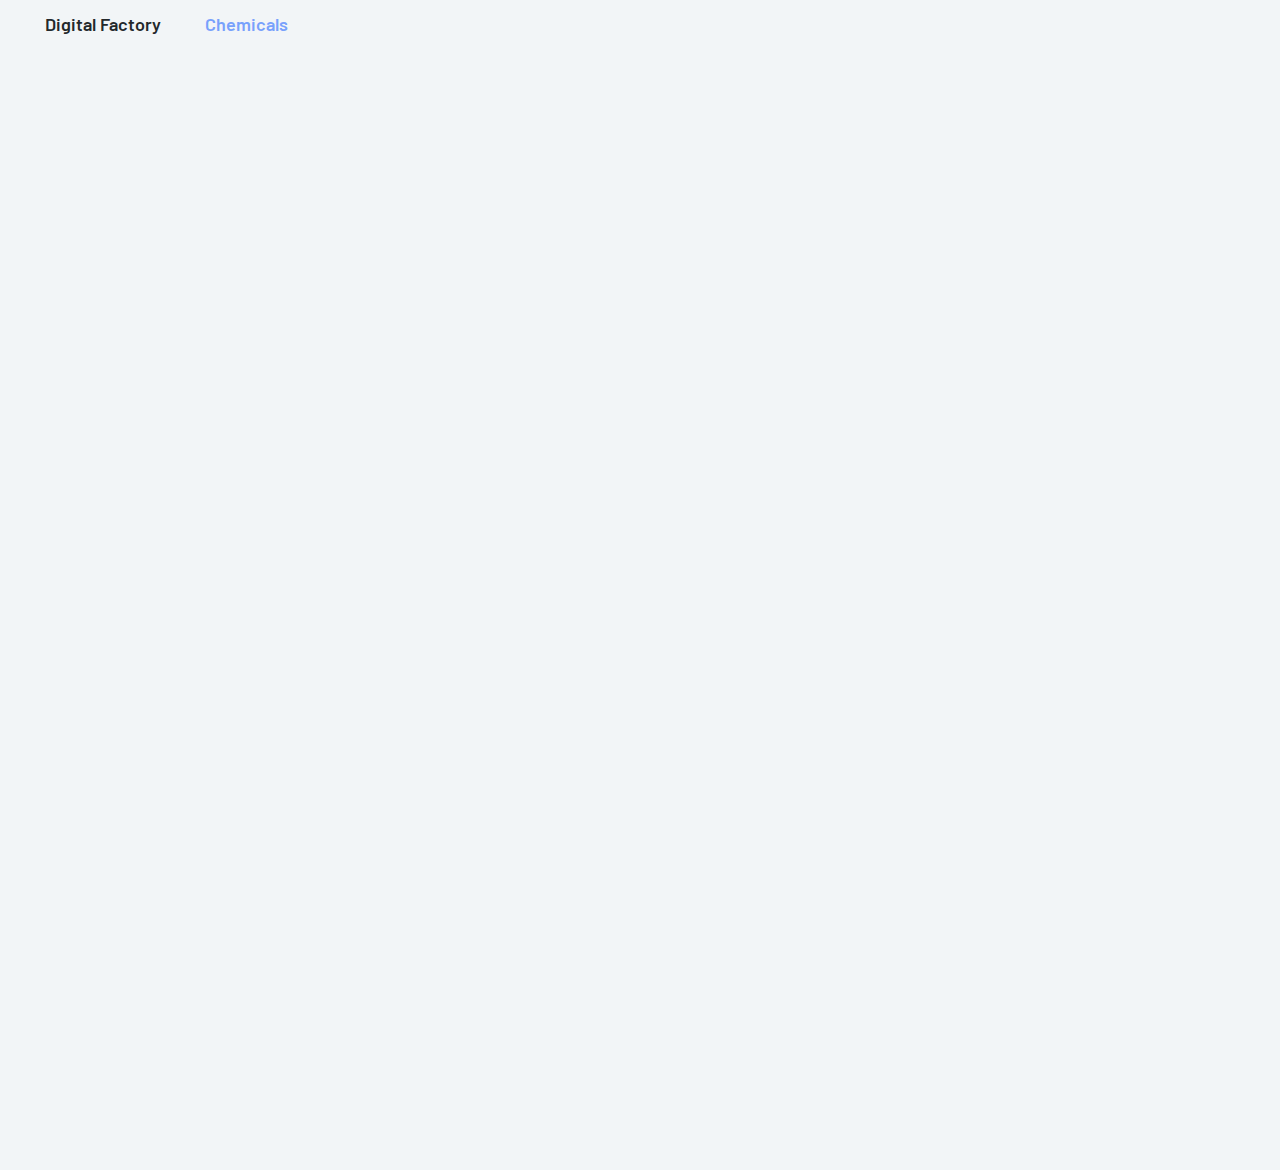
==== commit ae2fb2b5: "video updates" ====
--- a/chemicals.html
+++ b/chemicals.html
@@ -243,11 +243,16 @@
         <div class="white-section">
           <div class="top">
             <div class="sidebar-video-wrapper">
-              <!--            TODO-->
-
-              <p class="slate">
-                AVEVA XR Training_short.mp4
-              </p>
+
+
+              <div class="fitb-popup-contain">
+                <div class="pop-trigger">
+                  <img src="assets/images/video-preview.jpg" />
+                  <div class="fitb-pop">
+                    <script src="https://fast.wistia.com/embed/medias/h5vrysnblc.jsonp" async></script><script src="https://fast.wistia.com/assets/external/E-v1.js" async></script><div class="wistia_responsive_padding" style="padding:56.25% 0 0 0;position:relative;"><div class="wistia_responsive_wrapper" style="height:100%;left:0;position:absolute;top:0;width:100%;"><div class="wistia_embed wistia_async_h5vrysnblc videoFoam=true" style="height:100%;position:relative;width:100%"><div class="wistia_swatch" style="height:100%;left:0;opacity:0;overflow:hidden;position:absolute;top:0;transition:opacity 200ms;width:100%;"><img src="https://fast.wistia.com/embed/medias/h5vrysnblc/swatch" style="filter:blur(5px);height:100%;object-fit:contain;width:100%;" alt="" aria-hidden="true" onload="this.parentNode.style.opacity=1;" /></div></div></div></div>
+                  </div>
+                </div>
+              </div>
             </div>
           </div>
 
@@ -336,8 +341,15 @@
         <div class="white-section">
           <div class="top">
             <div class="sidebar-video-wrapper">
-              <!--            TODO-->
-
+
+              <div class="fitb-popup-contain" style="margin-bottom:30px;">
+                <div class="pop-trigger">
+                  <img src="assets/images/video-preview.jpg" />
+                  <div class="fitb-pop">
+                    <script src="https://fast.wistia.com/embed/medias/q85frbsnvl.jsonp" async></script><script src="https://fast.wistia.com/assets/external/E-v1.js" async></script><div class="wistia_responsive_padding" style="padding:56.25% 0 0 0;position:relative;"><div class="wistia_responsive_wrapper" style="height:100%;left:0;position:absolute;top:0;width:100%;"><div class="wistia_embed wistia_async_q85frbsnvl videoFoam=true" style="height:100%;position:relative;width:100%"><div class="wistia_swatch" style="height:100%;left:0;opacity:0;overflow:hidden;position:absolute;top:0;transition:opacity 200ms;width:100%;"><img src="https://fast.wistia.com/embed/medias/q85frbsnvl/swatch" style="filter:blur(5px);height:100%;object-fit:contain;width:100%;" alt="" aria-hidden="true" onload="this.parentNode.style.opacity=1;" /></div></div></div></div>
+                  </div>
+                </div>
+              </div>
               <p class="slate">
                 See how Covestro uses AVEVA Process Simulation in conjunction with PI System to drive data-led insights.
               </p>
@@ -414,6 +426,7 @@
     <script src="https://code.jquery.com/jquery-3.6.0.min.js" integrity="sha256-/xUj+3OJU5yExlq6GSYGSHk7tPXikynS7ogEvDej/m4=" crossorigin="anonymous"></script>
     <script src="assets/js/new-scenes.js"></script>
     <script src="assets/js/match-height.js"></script>
+    <script src="assets/js/la-custom.js"></script>
     <script src="assets/js/sidebar.js"></script>
   </body>
 </html>
--- a/assets/css/new-style.css
+++ b/assets/css/new-style.css
@@ -240,6 +240,36 @@
 
 .industry .container {
   max-width: 920px;
+}
+
+@media screen and (max-width: 1320px) {
+  .industry .container {
+    max-width: 900px;
+  }
+}
+
+@media screen and (max-width: 1250px) {
+  .industry .container {
+    max-width: 800px;
+  }
+}
+
+@media screen and (max-width: 1100px) {
+  .industry .container {
+    max-width: 750px;
+  }
+}
+
+@media screen and (max-width: 1000px) {
+  .industry .container {
+    max-width: 700px;
+  }
+}
+
+@media screen and (max-width: 900px) {
+  .industry .container {
+    max-width: 650px;
+  }
 }
 
 .button.button-inverted {
@@ -928,7 +958,7 @@
   }
 }*/
 
-@media only screen and (max-width: 1024px) {
+@media only screen and (max-width: 1000px) {
   .sidebar-wrapper {
     max-width: 100%;
     left: 0;
@@ -942,7 +972,7 @@
   display: flex;
   flex-direction: column;
   right: -200%;
-  height: 100%;
+  height: 130%;
   box-shadow: -18px 4px 16px 0 rgba(0, 0, 0, 0.1);
   transition: right 1s ease-in-out
 }
@@ -996,7 +1026,7 @@
 .sidebar-wrapper .sidebar .white-section {
   background-color: rgba(255, 255, 255, 0.95);
   height: 100%;
-  padding: 60px 75px 0 35px
+  padding: 60px 35px 60px 35px
 }
 
 @media only screen and (max-width: 1024px) {
@@ -1086,12 +1116,12 @@
 
 
 /* Tablet */
-@media screen and (max-width: 800px){
+@media screen and (max-width: 1000px){
   @keyframes make-bigger {
     0% {
     }
     100% {
-      transform: translate(-5px, 250px) scale(2.5);
+      transform: translate(-5px, 485px) scale(2.5);
     }
   }
 
@@ -1099,16 +1129,35 @@
     0% {
     }
     100% {
-      transform: translate(-5px, 250px) scale(3.6);
+      transform: translate(-5px, 485px) scale(3.6);
     }
+  }
+
+  /*.container.container-center {
+    overflow: hidden;
+  }*/
+
+  .sidebar-wrapper {
+    height: 0px;
+    position: absolute;
+    overflow: hidden;
+  }
+  .sidebar-active .sidebar-wrapper {
+    height: 880px;
+    position: absolute;
+    overflow: hidden;
+    display: block;
+  }
+  .sidebar-active .sidebar-wrapper {
+    top: 180%;
+  }
+
+  .sidebar-wrapper .sidebar {
+    background-color: white;
   }
 
   .scenes-wrapper {
     margin-top: 0px;
-  }
-
-  .video-wrapper {
-    transform: scale(1);
   }
 
   .scenes-wrapper .col .box-wrapper {
@@ -1133,21 +1182,17 @@
     transform: translate(50%, 0px);
   }
 
-  .level .scenes-wrapper .title-wrapper.show-on-level div {
-    position: relative;
-  }
-
   .legend {
-    top: 25%;
+    top: 30%;
     bottom: unset;
   }
 
   .level .scenes-wrapper .col {
-    margin-bottom: 500px;
+    margin-bottom: 280px;
   }
 
   .level .col-wrapper .col .video-wrapper .video-overlay {
-    margin-top: 190px;
+    margin-top: 390px;
   }
 
 }
@@ -1164,18 +1209,12 @@
   }
 }
 
+
 @media screen and (max-width: 521px){
   .level .scenes-wrapper .col {
     margin-left: 0px;
   }
-
-  .level.level-plant .scenes-wrapper .col.col-right .box-wrapper {
-    transform: translate(0%, 0px);
-  }
-
-  .level.level-enterprise .scenes-wrapper .col.col-left .box-wrapper {
-    transform: translate(0%, 0px);
-  }
+  
 }
 
 @media screen and (max-width: 477px){
@@ -1183,7 +1222,7 @@
     0% {
     }
     100% {
-      transform: translate(-5px, 250px) scale(2.0);
+      transform: translate(-5px, 350px) scale(2.0);
     }
   }
 
@@ -1191,7 +1230,7 @@
     0% {
     }
     100% {
-      transform: translate(-5px, 300px) scale(3.0);
+      transform: translate(-5px, 350px) scale(3.0);
     }
   }
 
@@ -1205,10 +1244,44 @@
     left: 0% !important;
   }
 
+  
+}
+
+@media screen and (max-width: 600px){
   .legend {
-    top: 18%;
-  }
-}
+    top: 34%;
+  }
+}
+
+@media screen and (max-width: 563px){
+  .legend {
+    top: 39%;
+  }
+}
+
+@media screen and (max-width: 476px){
+  .legend {
+    top: 350px;
+  }
+}
+@media screen and (max-width: 414px){
+  .legend {
+    top: 395px;
+  }
+}
+
+@media screen and (max-width: 368px){
+  .legend {
+    top: 415px;
+  }
+}
+
+@media screen and (max-width: 340px){
+  .legend {
+    top: 415px;
+  }
+}
+
 
 .pull-up {
   -webkit-animation: pull-up 1.5s forwards;
--- a/assets/css/la-style.css
+++ b/assets/css/la-style.css
@@ -16,6 +16,15 @@
 body {font-family:Barlow-Light, Arial, Helvetica, sans-serif;}
 .button, .nav-link {font-family:Barlow-SemiBold, Arial, Helvetica, sans-serif;}
 .splash.purple * {transition:none!important;}
+
+.pop-trigger {display: block; }
+.pop-trigger>img {display: block;cursor: pointer;max-width: 100%;height: auto;}
+.fitb-pop {position: fixed;top: 50%;left: 50%;width: 101vw;height: 101vh;-webkit-transform: translate(-50%, -10%);background: rgba(0,0,0,.75);z-index: 999999;padding: 40px;display: flex;flex-direction: column;align-items: center;display: none;}
+.sidebar .fitb-pop {-webkit-transform: translate(-50%, -50%); transform: translate(-50%, -50%); }
+.active .fitb-pop {display: flex; }
+.fitb-pop>div {margin: auto 0; width: 100%; max-width: 750px; padding: 0!important; height: 422px; max-height: calc( ( 100vw - 80px ) * .5625 ); }
+
+.background-video {position: absolute; z-index: -1; bottom: 0; width: 100%; height: auto; }
 
 @-webkit-keyframes pulse-before{
   0%{box-shadow:0 0 0 0 rgba(245,166,36,0.4)}
@@ -36,4 +45,14 @@
   15%{box-shadow:0 0 0 0 rgba(245,166,36,0.2)}
   18%{box-shadow:0 0 0 10px rgba(245,166,36,0.2)}
   50%{box-shadow:0 0 0 70px rgba(245,166,36,0)}
+}
+
+@media screen and (max-width: 1024px) {
+  .fitb-pop {-webkit-transform: translate(-50%, -44%);}
+}
+@media screen and (max-width: 1009px) {
+  .fitb-pop {-webkit-transform: translate(-50%, -51%);}
+}
+@media screen and (max-width: 800px) {
+  .fitb-pop {-webkit-transform: translate(-50%, -50%);}
 }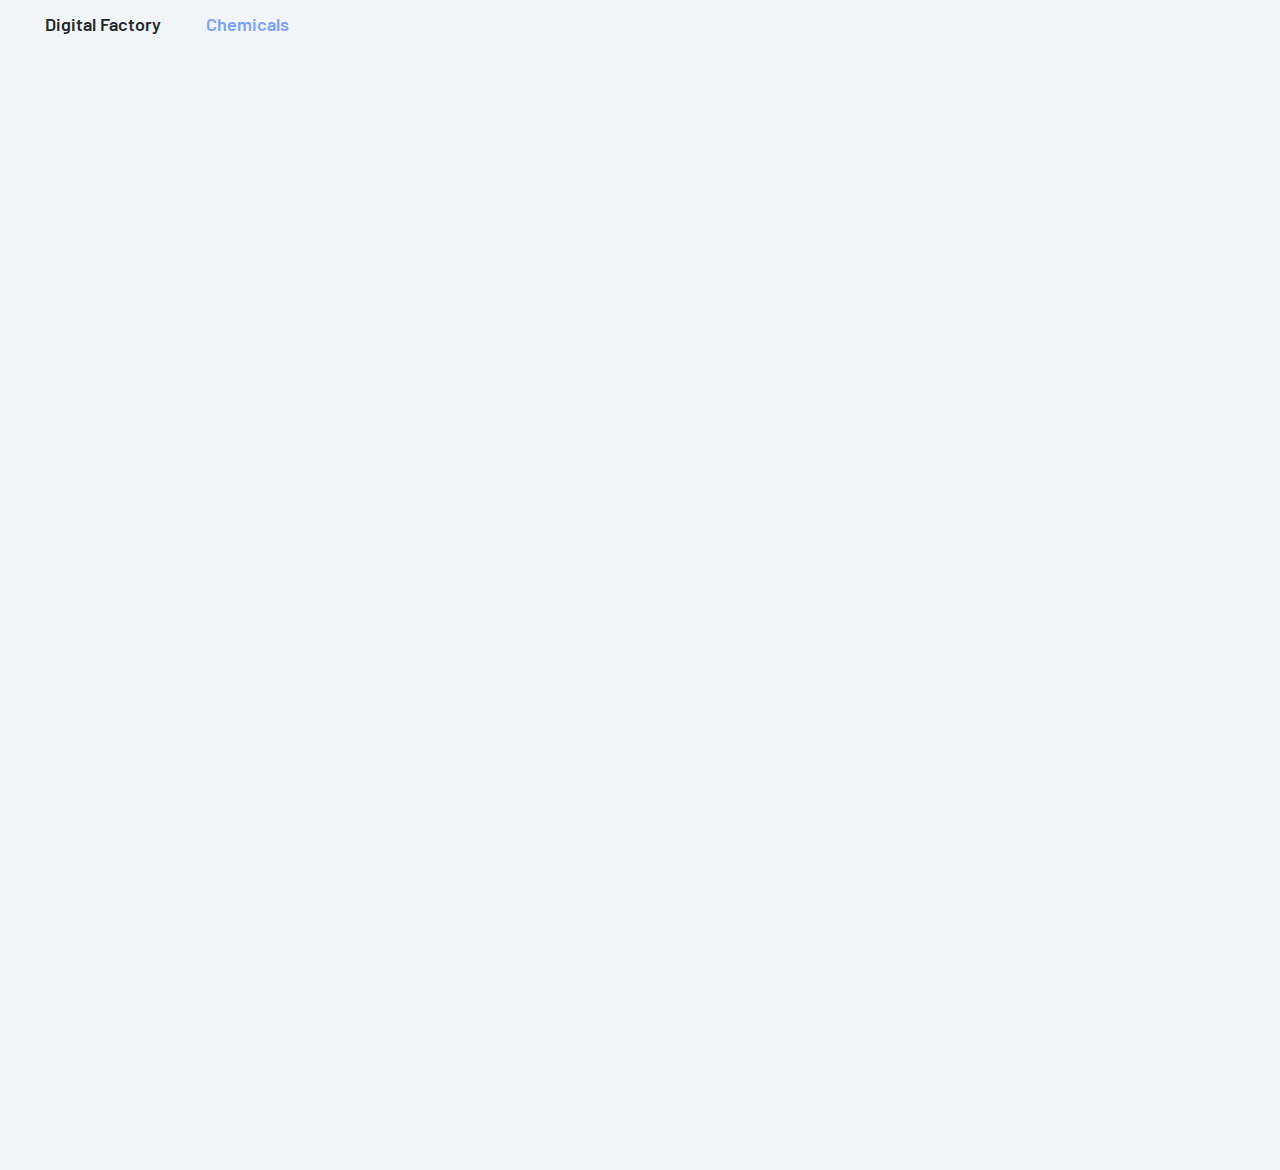
==== commit 0b435956: "font updates" ====
--- a/chemicals.html
+++ b/chemicals.html
@@ -3,7 +3,37 @@
   <head>
     <meta charset="UTF-8">
     <meta name="viewport" content="width=device-width, initial-scale=1.0">
-
+    <link rel="preload" href="assets/fonts/Barlow-Regular.woff2" as="font" type="font/woff2" crossorigin>
+    <link rel="preload" href="assets/fonts/Barlow-Regular.woff" as="font" type="font/woff" crossorigin>
+    <link rel="preload" href="assets/fonts/Barlow-Regular.ttf" as="font" type="font/ttf" crossorigin>
+
+    <link rel="preload" href="assets/fonts/Barlow-Bold.woff2" as="font" type="font/woff2" crossorigin>
+    <link rel="preload" href="assets/fonts/Barlow-Bold.woff" as="font" type="font/woff" crossorigin>
+    <link rel="preload" href="assets/fonts/Barlow-Bold.ttf" as="font" type="font/ttf" crossorigin>
+
+    <link rel="preload" href="assets/fonts/Barlow-SemiBold.woff2" as="font" type="font/woff2" crossorigin>
+    <link rel="preload" href="assets/fonts/Barlow-SemiBold.woff" as="font" type="font/woff" crossorigin>
+    <link rel="preload" href="assets/fonts/Barlow-SemiBold.ttf" as="font" type="font/ttf" crossorigin>
+
+    <link rel="preload" href="assets/fonts/Barlow-Light.woff2" as="font" type="font/woff2" crossorigin>
+    <link rel="preload" href="assets/fonts/Barlow-Light.woff" as="font" type="font/woff" crossorigin>
+    <link rel="preload" href="assets/fonts/Barlow-Light.ttf" as="font" type="font/ttf" crossorigin>
+
+    <link rel="preload" href="assets/fonts/Barlow-ExtraBold.woff2" as="font" type="font/woff2" crossorigin>
+    <link rel="preload" href="assets/fonts/Barlow-ExtraBold.woff" as="font" type="font/woff" crossorigin>
+    <link rel="preload" href="assets/fonts/Barlow-ExtraBold.ttf" as="font" type="font/ttf" crossorigin>
+
+    <link rel="preload" href="assets/fonts/Muli-SemiBold.woff2" as="font" type="font/woff2" crossorigin>
+    <link rel="preload" href="assets/fonts/Muli-SemiBold.woff" as="font" type="font/woff" crossorigin>
+    <link rel="preload" href="assets/fonts/Muli-SemiBold.ttf" as="font" type="font/ttf" crossorigin>
+
+    <link rel="preload" href="assets/fonts/Muli-Regular.woff2" as="font" type="font/woff2" crossorigin>
+    <link rel="preload" href="assets/fonts/Muli-Regular.woff" as="font" type="font/woff" crossorigin>
+    <link rel="preload" href="assets/fonts/Muli-Regular.ttf" as="font" type="font/ttf" crossorigin>
+
+    <link rel="preload" href="assets/fonts/Muli-ExtraBold.woff2" as="font" type="font/woff2" crossorigin>
+    <link rel="preload" href="assets/fonts/Muli-ExtraBold.woff" as="font" type="font/woff" crossorigin>
+    <link rel="preload" href="assets/fonts/Muli-ExtraBold.ttf" as="font" type="font/ttf" crossorigin>
     <link rel="stylesheet" type="text/css" href="assets/css/new-style.css">
     <link rel="stylesheet" type="text/css" href="assets/css/la-style.css">
 
--- a/assets/css/new-style.css
+++ b/assets/css/new-style.css
@@ -1,122 +1,12 @@
-@font-face {
-  -webkit-font-smoothing: antialiased;
-  -moz-osx-font-smoothing: grayscale;
-  font-style: normal;
-  font-weight: 400;
-  src: url(../fonts/Barlow-SemiBold.ttf) format("truetype");
-  font-display: swap;
-  font-family: Barlow-SemiBold
-}
-
-@font-face {
-  -webkit-font-smoothing: antialiased;
-  -moz-osx-font-smoothing: grayscale;
-  font-style: normal;
-  font-weight: 400;
-  src: url(../fonts/Barlow-Medium.ttf) format("truetype");
-  font-display: swap;
-  font-family: Barlow-Medium
-}
-
-@font-face {
-  -webkit-font-smoothing: antialiased;
-  -moz-osx-font-smoothing: grayscale;
-  font-style: normal;
-  font-weight: 400;
-  src: url(../fonts/Barlow-Regular.ttf) format("truetype");
-  font-display: swap;
-  font-family: Barlow-Regular
-}
-
-@font-face {
-  -webkit-font-smoothing: antialiased;
-  -moz-osx-font-smoothing: grayscale;
-  font-style: normal;
-  src: url(../fonts/Barlow-Light.ttf) format("truetype");
-  font-display: swap;
-  font-family: Barlow-Light;
-  font-weight: 400
-}
-
-@font-face {
-  -webkit-font-smoothing: antialiased;
-  -moz-osx-font-smoothing: grayscale;
-  font-style: normal;
-  font-weight: 400;
-  src: url(../fonts/Barlow-Bold.ttf) format("truetype");
-  font-display: swap;
-  font-family: Barlow-Bold
-}
-
-@font-face {
-  -webkit-font-smoothing: antialiased;
-  -moz-osx-font-smoothing: grayscale;
-  font-style: normal;
-  font-weight: 400;
-  src: url(../fonts/Barlow-ExtraBold.ttf) format("truetype");
-  font-display: swap;
-  font-family: Barlow-ExtraBold
-}
-
-@font-face {
-  -webkit-font-smoothing: antialiased;
-  -moz-osx-font-smoothing: grayscale;
-  font-style: normal;
-  font-weight: 400;
-  src: url(../fonts/Muli-Regular.ttf) format("truetype");
-  font-display: swap;
-  font-family: Muli-Regular
-}
-
-@font-face {
-  -webkit-font-smoothing: antialiased;
-  -moz-osx-font-smoothing: grayscale;
-  font-style: normal;
-  font-weight: 400;
-  src: url(../fonts/Muli-Medium.ttf) format("truetype");
-  font-display: swap;
-  font-family: Muli-Medium
-}
-
-@font-face {
-  -webkit-font-smoothing: antialiased;
-  -moz-osx-font-smoothing: grayscale;
-  font-style: normal;
-  font-weight: 400;
-  src: url(../fonts/Muli-SemiBold.ttf) format("truetype");
-  font-display: swap;
-  font-family: Muli-SemiBold
-}
-
-@font-face {
-  -webkit-font-smoothing: antialiased;
-  -moz-osx-font-smoothing: grayscale;
-  font-style: normal;
-  font-weight: 400;
-  src: url(../fonts/Muli-Bold.ttf) format("truetype");
-  font-display: swap;
-  font-family: Muli-Bold
-}
-
-@font-face {
-  -webkit-font-smoothing: antialiased;
-  -moz-osx-font-smoothing: grayscale;
-  font-style: normal;
-  font-weight: 400;
-  src: url(../fonts/Muli-ExtraBold.ttf) format("truetype");
-  font-display: swap;
-  font-family: Muli-ExtraBold
-}
-
-@font-face {
-  -webkit-font-smoothing: antialiased;
-  -moz-osx-font-smoothing: grayscale;
-  font-style: normal;
-  font-weight: 400;
-  src: url(../fonts/Muli-Light.ttf) format("truetype");
-  font-display: swap;
-  font-family: Muli-Light
-}
+@font-face{font-family:'Barlow-Regular';src:url(../fonts/Barlow-Regular.eot);src:url(../fonts/Barlow-Regular.eot?#iefix) format("embedded-opentype"),url(../fonts/Barlow-Regular.woff2) format("woff2"),url(../fonts/Barlow-Regular.woff) format("woff"),url(../fonts/Barlow-Regular.ttf) format("truetype"),url(../fonts/Barlow-Regular.svg#Barlow-Regular) format("svg");font-weight:400;font-style:normal;font-display:swap;}
+@font-face{font-family:'Barlow-Bold';src:url(../fonts/Barlow-Bold.eot);src:url(../fonts/Barlow-Bold.eot?#iefix) format("embedded-opentype"),url(../fonts/Barlow-Bold.woff2) format("woff2"),url(../fonts/Barlow-Bold.woff) format("woff"),url(../fonts/Barlow-Bold.ttf) format("truetype"),url(../fonts/Barlow-Bold.svg#Barlow-Bold) format("svg");font-weight:700;font-style:normal;font-display:swap;}
+@font-face{font-family:'Barlow-Medium';src:url(../fonts/Barlow-Medium.eot);src:url(../fonts/Barlow-Medium.eot?#iefix) format("embedded-opentype"),url(../fonts/Barlow-Medium.woff2) format("woff2"),url(../fonts/Barlow-Medium.woff) format("woff"),url(../fonts/Barlow-Medium.ttf) format("truetype"),url(../fonts/Barlow-Medium.svg#Barlow-Medium) format("svg");font-weight:500;font-style:normal;font-display:swap;}
+@font-face{font-family:'Barlow-SemiBold';src:url(../fonts/Barlow-SemiBold.eot);src:url(../fonts/Barlow-SemiBold.eot?#iefix) format("embedded-opentype"),url(../fonts/Barlow-SemiBold.woff2) format("woff2"),url(../fonts/Barlow-SemiBold.woff) format("woff"),url(../fonts/Barlow-SemiBold.ttf) format("truetype"),url(../fonts/Barlow-SemiBold.svg#Barlow-SemiBold) format("svg");font-weight:600;font-style:normal;font-display:swap;}
+@font-face{font-family:'Barlow-Light';src:url(../fonts/Barlow-Light.eot);src:url(../fonts/Barlow-Light.eot?#iefix) format("embedded-opentype"),url(../fonts/Barlow-Light.woff2) format("woff2"),url(../fonts/Barlow-Light.woff) format("woff"),url(../fonts/Barlow-Light.ttf) format("truetype"),url(../fonts/Barlow-Light.svg#Barlow-Light) format("svg");font-weight:300;font-style:normal;font-display:swap;}
+@font-face{font-family:'Barlow-ExtraBold';src:url(../fonts/Barlow-ExtraBold.eot);src:url(../fonts/Barlow-ExtraBold.eot?#iefix) format("embedded-opentype"),url(../fonts/Barlow-ExtraBold.woff2) format("woff2"),url(../fonts/Barlow-ExtraBold.woff) format("woff"),url(../fonts/Barlow-ExtraBold.ttf) format("truetype"),url(../fonts/Barlow-ExtraBold.svg#Barlow-ExtraBold) format("svg");font-weight:700;font-style:normal;font-display:swap;}
+@font-face{font-family:'Muli-SemiBold';src:url(../fonts/Muli-SemiBold.eot);src:url(../fonts/Muli-SemiBold.eot?#iefix) format("embedded-opentype"),url(../fonts/Muli-SemiBold.woff2) format("woff2"),url(../fonts/Muli-SemiBold.woff) format("woff"),url(../fonts/Muli-SemiBold.ttf) format("truetype"),url(../fonts/Muli-SemiBold.svg#Muli-SemiBold) format("svg");font-weight:600;font-style:normal;font-display:swap;}
+@font-face{font-family:'Muli-Regular';src:url(../fonts/Muli-Regular.eot);src:url(../fonts/Muli-Regular.eot?#iefix) format("embedded-opentype"),url(../fonts/Muli-Regular.woff2) format("woff2"),url(../fonts/Muli-Regular.woff) format("woff"),url(../fonts/Muli-Regular.ttf) format("truetype"),url(../fonts/Muli-Regular.svg#Muli-Regular) format("svg");font-weight:400;font-style:normal;font-display:swap;}
+@font-face{font-family:'Muli-ExtraBold';src:url(../fonts/Muli-ExtraBold.eot);src:url(../fonts/Muli-ExtraBold.eot?#iefix) format("embedded-opentype"),url(../fonts/Muli-ExtraBold.woff2) format("woff2"),url(../fonts/Muli-ExtraBold.woff) format("woff"),url(../fonts/Muli-ExtraBold.ttf) format("truetype"),url(../fonts/Muli-ExtraBold.svg#Muli-ExtraBold) format("svg");font-weight:700;font-style:normal;font-display:swap;}
 
 .large {
   font-size: 16px;
@@ -171,7 +61,7 @@
   text-rendering: optimizeSpeed;
   font-size: 14px;
   color: #000;
-  font-family: Barlow-Light;
+  font-family: Barlow-Light, Arial, Helvetica, sans-serif;
   background-color: #f2f5f7;
   -ms-overflow-style: none;
   scrollbar-width: none;
@@ -226,7 +116,7 @@
 
 .button {
   text-decoration: none;
-  font-family: Barlow-SemiBold;
+  font-family: Barlow-SemiBold, Arial, Helvetica, sans-serif;
   font-size: 16px;
   line-height: normal;
   padding: 14px 25px 15px;
@@ -389,8 +279,8 @@
 }
 
 .nav .nav-item {
-  flex: 0 0 140px;
-  margin-right: 20px
+  /* flex: 0 0 140px; */
+  margin-right: 45px;
 }
 
 @media only screen and (max-width: 480px) {
@@ -401,7 +291,7 @@
 
 @media only screen and (min-width: 481px) and (max-width: 1024px) {
   .nav .nav-item {
-    flex: 0 0 150px
+    /* flex: 0 0 150px */
   }
 }
 
@@ -412,7 +302,7 @@
 }
 
 .nav .nav-item .nav-link {
-  font-family: Barlow-SemiBold;
+  font-family: Barlow-SemiBold, Arial, Helvetica, sans-serif;
   font-size: 18px;
   line-height: 24px
 }
@@ -434,7 +324,7 @@
 }
 
 .industry .main-title-wrapper h2 {
-  font-family: Barlow-Light;
+  font-family: Barlow-Light, Arial, Helvetica, sans-serif;
   font-weight: 300;
   font-size: 36px;
   color: #000;
@@ -450,14 +340,14 @@
 }
 
 .industry .main-title-wrapper p {
-  font-family: Muli-Regular;
+  font-family: Muli-Regular, Arial, Helvetica, sans-serif;
   font-size: 14px;
   line-height: 20px;
   letter-spacing: 0px;
 }
 
 .industry .main-title-wrapper h3 {
-  font-family: Barlow-Medium;
+  font-family: Barlow-Medium, Arial, Helvetica, sans-serif;
   font-size: 24px;
   color: #363d42;
   text-align: center;
@@ -466,7 +356,7 @@
 }
 
 .scenes-wrapper p.scenes-label {
-  font-family: Muli-Regular;
+  font-family: Muli-Regular, Arial, Helvetica, sans-serif;
   font-size: 18px;
   font-weight: bold;
   color: #363d42;
@@ -775,7 +665,7 @@
 .pulse-dot .tooltip {
   background-color: rgba(255, 255, 255, 0.95);
   box-shadow: 0 8px 16px 0 rgba(0, 0, 0, 0.1);
-  font-family: Barlow-Medium;
+  font-family: Barlow-Medium, Arial, Helvetica, sans-serif;
   font-size: 18px;
   color: #363d42;
   position: absolute;
@@ -902,7 +792,7 @@
 }
 
 .scenes-wrapper .show-on-level.title-wrapper p {
-  font-family: Muli-Regular;
+  font-family: Muli-Regular, Arial, Helvetica, sans-serif;
   font-size: 14px;
   line-height: 20px;
   letter-spacing: 0px;
@@ -918,7 +808,7 @@
 }
 
 .scenes-wrapper .show-on-level.title-wrapper h2 {
-  font-family: Barlow-Light;
+  font-family: Barlow-Light, Arial, Helvetica, sans-serif;
   font-weight: 300;
   font-size: 36px;
   color: #000;
@@ -984,7 +874,7 @@
 }
 
 .sidebar-wrapper .sidebar .purple-gradient-section h4 {
-  font-family: Barlow-Regular;
+  font-family: Barlow-Regular, Arial, Helvetica, sans-serif;
   font-size: 24px;
   line-height: 32px;
   color: #fff;
@@ -992,7 +882,7 @@
 }
 
 .sidebar-wrapper .sidebar .purple-gradient-section p {
-  font-family: Muli-Regular;
+  font-family: Muli-Regular, Arial, Helvetica, sans-serif;
   font-size: 14px;
   line-height: 20px;
   letter-spacing: 0px
@@ -1036,7 +926,7 @@
 }
 
 .sidebar-wrapper .sidebar .white-section p {
-  font-family: Muli-Regular;
+  font-family: Muli-Regular, Arial, Helvetica, sans-serif;
   font-size: 14px;
   line-height: 20px;
   letter-spacing: 0px
@@ -1214,7 +1104,7 @@
   .level .scenes-wrapper .col {
     margin-left: 0px;
   }
-  
+
 }
 
 @media screen and (max-width: 477px){
@@ -1244,7 +1134,7 @@
     left: 0% !important;
   }
 
-  
+
 }
 
 @media screen and (max-width: 600px){
--- a/assets/css/la-style.css
+++ b/assets/css/la-style.css
@@ -1,13 +1,3 @@
-@font-face{font-family:'Barlow-Regular';src:url(../fonts/Barlow-Regular.eot);src:url(../fonts/Barlow-Regular.eot?#iefix) format("embedded-opentype"),url(../fonts/Barlow-Regular.woff2) format("woff2"),url(../fonts/Barlow-Regular.woff) format("woff"),url(../fonts/Barlow-Regular.ttf) format("truetype"),url(../fonts/Barlow-Regular.svg#Barlow-Regular) format("svg");font-weight:400;font-style:normal;font-display:swap;}
-@font-face{font-family:'Barlow-Bold';src:url(../fonts/Barlow-Bold.eot);src:url(../fonts/Barlow-Bold.eot?#iefix) format("embedded-opentype"),url(../fonts/Barlow-Bold.woff2) format("woff2"),url(../fonts/Barlow-Bold.woff) format("woff"),url(../fonts/Barlow-Bold.ttf) format("truetype"),url(../fonts/Barlow-Bold.svg#Barlow-Bold) format("svg");font-weight:700;font-style:normal;font-display:swap;}
-@font-face{font-family:'Barlow-Medium';src:url(../fonts/Barlow-Medium.eot);src:url(../fonts/Barlow-Medium.eot?#iefix) format("embedded-opentype"),url(../fonts/Barlow-Medium.woff2) format("woff2"),url(../fonts/Barlow-Medium.woff) format("woff"),url(../fonts/Barlow-Medium.ttf) format("truetype"),url(../fonts/Barlow-Medium.svg#Barlow-Medium) format("svg");font-weight:500;font-style:normal;font-display:swap;}
-@font-face{font-family:'Barlow-SemiBold';src:url(../fonts/Barlow-SemiBold.eot);src:url(../fonts/Barlow-SemiBold.eot?#iefix) format("embedded-opentype"),url(../fonts/Barlow-SemiBold.woff2) format("woff2"),url(../fonts/Barlow-SemiBold.woff) format("woff"),url(../fonts/Barlow-SemiBold.ttf) format("truetype"),url(../fonts/Barlow-SemiBold.svg#Barlow-SemiBold) format("svg");font-weight:600;font-style:normal;font-display:swap;}
-@font-face{font-family:'Barlow-Light';src:url(../fonts/Barlow-Light.eot);src:url(../fonts/Barlow-Light.eot?#iefix) format("embedded-opentype"),url(../fonts/Barlow-Light.woff2) format("woff2"),url(../fonts/Barlow-Light.woff) format("woff"),url(../fonts/Barlow-Light.ttf) format("truetype"),url(../fonts/Barlow-Light.svg#Barlow-Light) format("svg");font-weight:300;font-style:normal;font-display:swap;}
-@font-face{font-family:'Barlow-ExtraBold';src:url(../fonts/Barlow-ExtraBold.eot);src:url(../fonts/Barlow-ExtraBold.eot?#iefix) format("embedded-opentype"),url(../fonts/Barlow-ExtraBold.woff2) format("woff2"),url(../fonts/Barlow-ExtraBold.woff) format("woff"),url(../fonts/Barlow-ExtraBold.ttf) format("truetype"),url(../fonts/Barlow-ExtraBold.svg#Barlow-ExtraBold) format("svg");font-weight:700;font-style:normal;font-display:swap;}
-@font-face{font-family:'Muli-SemiBold';src:url(../fonts/Muli-SemiBold.eot);src:url(../fonts/Muli-SemiBold.eot?#iefix) format("embedded-opentype"),url(../fonts/Muli-SemiBold.woff2) format("woff2"),url(../fonts/Muli-SemiBold.woff) format("woff"),url(../fonts/Muli-SemiBold.ttf) format("truetype"),url(../fonts/Muli-SemiBold.svg#Muli-SemiBold) format("svg");font-weight:600;font-style:normal;font-display:swap;}
-@font-face{font-family:'Muli-Regular';src:url(../fonts/Muli-Regular.eot);src:url(../fonts/Muli-Regular.eot?#iefix) format("embedded-opentype"),url(../fonts/Muli-Regular.woff2) format("woff2"),url(../fonts/Muli-Regular.woff) format("woff"),url(../fonts/Muli-Regular.ttf) format("truetype"),url(../fonts/Muli-Regular.svg#Muli-Regular) format("svg");font-weight:400;font-style:normal;font-display:swap;}
-@font-face{font-family:'Muli-ExtraBold';src:url(../fonts/Muli-ExtraBold.eot);src:url(../fonts/Muli-ExtraBold.eot?#iefix) format("embedded-opentype"),url(../fonts/Muli-ExtraBold.woff2) format("woff2"),url(../fonts/Muli-ExtraBold.woff) format("woff"),url(../fonts/Muli-ExtraBold.ttf) format("truetype"),url(../fonts/Muli-ExtraBold.svg#Muli-ExtraBold) format("svg");font-weight:700;font-style:normal;font-display:swap;}
-
 h1, .splash.purple h1:after {font-family:Barlow-Bold, Arial, Helvetica, sans-serif;}
 h2 {font-family:Barlow-Light, Arial, Helvetica, sans-serif;}
 h3, .pulse-dot .tooltip {font-family:Barlow-Medium, Arial, Helvetica, sans-serif;}
@@ -17,7 +7,15 @@
 .button, .nav-link {font-family:Barlow-SemiBold, Arial, Helvetica, sans-serif;}
 .splash.purple * {transition:none!important;}
 
-.pop-trigger {display: block; }
+.pop-trigger {display: block;}
+
+.sidebar .pop-trigger {
+  margin-bottom: 25px;
+}
+
+.sidebar-wrapper .sidebar .white-section .sidebar-video-wrapper p {
+  margin-bottom: 25px;
+}
 .pop-trigger>img {display: block;cursor: pointer;max-width: 100%;height: auto;}
 .fitb-pop {position: fixed;top: 50%;left: 50%;width: 101vw;height: 101vh;-webkit-transform: translate(-50%, -10%);background: rgba(0,0,0,.75);z-index: 999999;padding: 40px;display: flex;flex-direction: column;align-items: center;display: none;}
 .sidebar .fitb-pop {-webkit-transform: translate(-50%, -50%); transform: translate(-50%, -50%); }
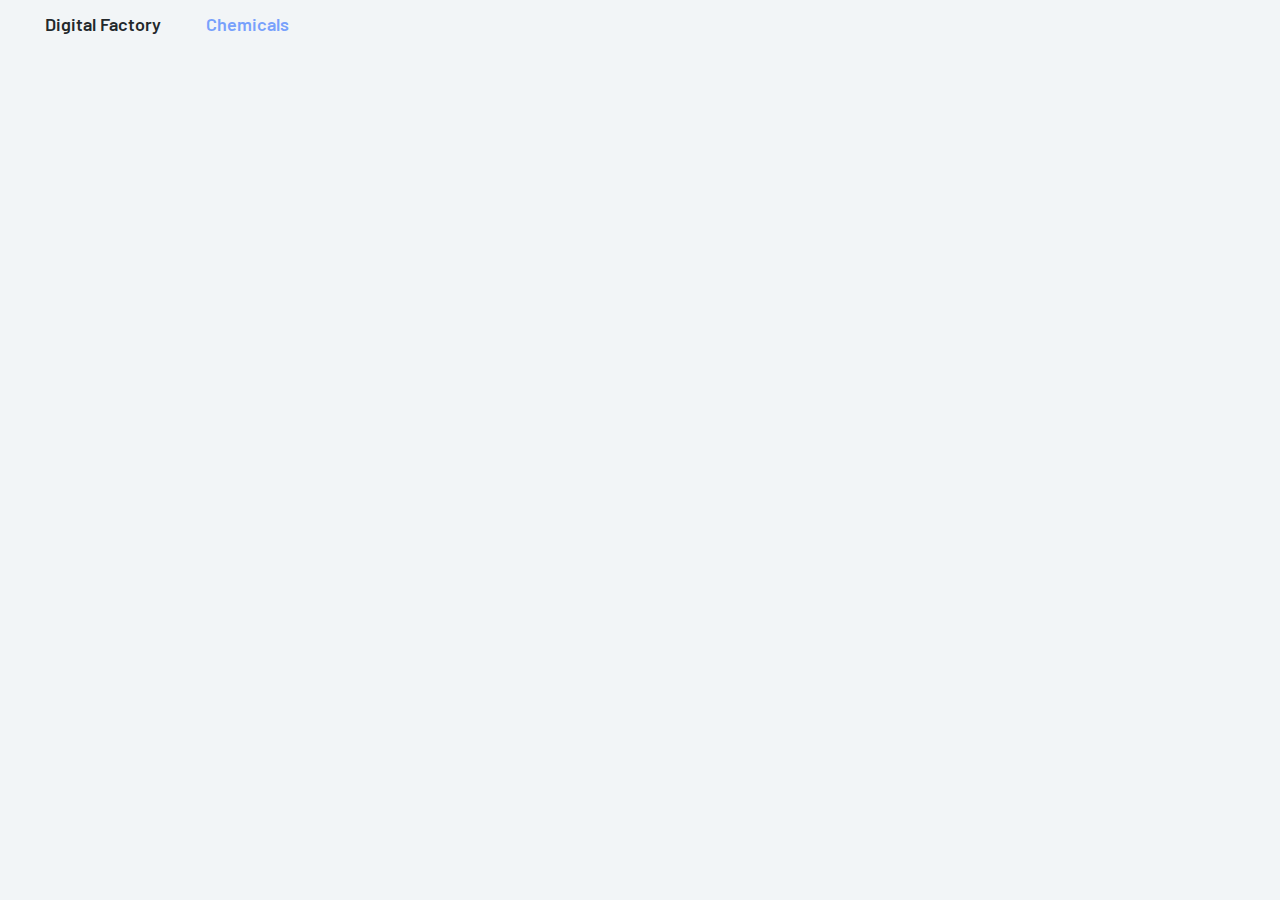
==== commit 35c59923: "QA changes" ====
--- a/chemicals.html
+++ b/chemicals.html
@@ -89,15 +89,15 @@
                   <div class="video-overlay show-on-level">
                     <div class="pulse-dot sustainability" data-sidebar="sustainability">
                       <img class="dot-img" src="assets/images/dot-orange.svg" alt="">
-                      <div class="tooltip">Drive Sustainability</div>
-                    </div>
-                    <div class="pulse-dot performance" data-sidebar="performance">
-                      <img class="dot-img" src="assets/images/dot-orange.svg" alt="">
-                      <div class="tooltip">Improve Performance</div>
-                    </div>
-                    <div class="pulse-dot competency" data-sidebar="competency">
-                      <img class="dot-img" src="assets/images/dot-orange.svg" alt="">
-                      <div class="tooltip">Build Competency</div>
+                      <div class="tooltip">Drive circularity</div>
+                    </div>
+                    <div class="pulse-dot pulse-dot-reverse-mobile performance" data-sidebar="performance">
+                      <img class="dot-img" src="assets/images/dot-orange.svg" alt="">
+                      <div class="tooltip">Improve performance</div>
+                    </div>
+                    <div class="pulse-dot pulse-dot-reverse-mobile competency" data-sidebar="competency">
+                      <img class="dot-img" src="assets/images/dot-orange.svg" alt="">
+                      <div class="tooltip">Build competency</div>
                     </div>
                   </div>
                 </div>
@@ -123,15 +123,15 @@
                   <div class="video-overlay show-on-level">
                     <div class="pulse-dot margins" data-sidebar="margins">
                       <img class="dot-img" src="assets/images/dot-orange.svg" alt="">
-                      <div class="tooltip">Improve margins</div>
-                    </div>
-                    <div class="pulse-dot downtime"  data-sidebar="downtime">
+                      <div class="tooltip">Improve margin</div>
+                    </div>
+                    <div class="pulse-dot pulse-dot-reverse-mobile downtime"  data-sidebar="downtime">
                       <img class="dot-img" src="assets/images/dot-orange.svg" alt="">
                       <div class="tooltip">Eliminate downtime</div>
                     </div>
-                    <div class="pulse-dot agility" data-sidebar="agility">
-                      <img class="dot-img" src="assets/images/dot-orange.svg" alt="">
-                      <div class="tooltip">Increase agility</div>
+                    <div class="pulse-dot pulse-dot-reverse-mobile agility" data-sidebar="agility">
+                      <img class="dot-img" src="assets/images/dot-orange.svg" alt="">
+                      <div class="tooltip">Accelerate agility</div>
                     </div>
                   </div>
                 </div>
@@ -145,7 +145,7 @@
             <img src="assets/images/dot-yellow.svg" alt="">
           </div>
           <p class="description">
-            Hover and click on each dot
+            Hover and click on each highlighted area
             to explore further insights
             and content.
           </p>
--- a/assets/css/new-style.css
+++ b/assets/css/new-style.css
@@ -119,13 +119,13 @@
   font-family: Barlow-SemiBold, Arial, Helvetica, sans-serif;
   font-size: 16px;
   line-height: normal;
-  padding: 14px 25px 15px;
+  padding: 14px 10px 15px;
   color: #fff;
   background-color: #4d5ee0;
   display: inline-block;
   text-align: center;
   max-width: 167px;
-  width: 100%
+  width: 100%;
 }
 
 .industry .container {
@@ -180,6 +180,10 @@
     flex-direction: column;
     justify-content: initial
   }
+
+.scenes-wrapper .scenes.col-wrapper {
+  padding-bottom: 15%;
+}
 }
 
 .col-wrapper .col {
@@ -555,14 +559,14 @@
 }
 
 .industry .chemicals .col-right .video {
-  --scaleAmount: 1.25;
+  --scaleAmount: 1.15;
   --moveLeft: -5px;
   --moveDown: 50px;
   transform: translate(var(--moveLeft), var(--moveDown)) scale(var(--scaleAmount))
 }
 
 .industry .chemicals .col-left .video {
-  --scaleAmount: 1.6;
+  --scaleAmount: 1.45;
   --moveLeft: -10px;
   --moveDown: 25px;
   transform: translate(var(--moveLeft), var(--moveDown)) scale(var(--scaleAmount))
@@ -594,8 +598,8 @@
 }
 
 .industry.level-enterprise .chemicals .col-left .video {
-  -webkit-animation-duration: 1s;
-  animation-duration: 1s;
+  -webkit-animation-duration: 2s;
+  animation-duration: 2s;
   animation-fill-mode: forwards;
   animation-timing-function: ease;
   -webkit-animation-name: make-bigger2;
@@ -656,7 +660,7 @@
 
 .pulse-dot:hover .tooltip {
   top: -50px;
-  left: 0px;
+  left: -2px;
   opacity: 1;
   transition: all .5s ease;
   transform: scale(1);
@@ -833,7 +837,8 @@
   right: 0;
   z-index: -1;
   transition: right 1s ease-in-out;
-  transition-delay: 1s
+  transition-delay: 1s;
+  overflow: hidden;
 }
 
 /*
@@ -878,14 +883,16 @@
   font-size: 24px;
   line-height: 32px;
   color: #fff;
-  font-weight: normal
+  font-weight: normal;
+  margin-bottom: 22px;
 }
 
 .sidebar-wrapper .sidebar .purple-gradient-section p {
   font-family: Muli-Regular, Arial, Helvetica, sans-serif;
   font-size: 14px;
   line-height: 20px;
-  letter-spacing: 0px
+  letter-spacing: 0px;
+  margin-top: 20px;
 }
 
 @media only screen and (min-width: 481px) and (max-width: 1024px) {
@@ -1023,6 +1030,19 @@
     }
   }
 
+  .scenes-wrapper .show-on-level.title-wrapper h2 {
+    text-align: center;
+  }
+
+  .scenes-wrapper .show-on-level.title-wrapper h2.left::after {
+    margin: 15px auto 32px auto;
+    text-align: center;
+  }
+
+  .scenes-wrapper .show-on-level.title-wrapper p {
+    text-align: center;
+  }
+
   /*.container.container-center {
     overflow: hidden;
   }*/
@@ -1032,14 +1052,20 @@
     position: absolute;
     overflow: hidden;
   }
-  .sidebar-active .sidebar-wrapper {
-    height: 880px;
+
+  .sidebar-active .sidebar-wrapper{
+    height: 170%;
     position: absolute;
     overflow: hidden;
     display: block;
   }
+
+  .level-enterprise.sidebar-active .sidebar-wrapper {
+    height: 900px;
+  }
+
   .sidebar-active .sidebar-wrapper {
-    top: 180%;
+    top: 1200px;
   }
 
   .sidebar-wrapper .sidebar {
@@ -1077,13 +1103,31 @@
     bottom: unset;
   }
 
-  .level .scenes-wrapper .col {
-    margin-bottom: 280px;
-  }
-
   .level .col-wrapper .col .video-wrapper .video-overlay {
     margin-top: 390px;
   }
+
+  .scenes-wrapper p.scenes-label {
+    margin-top: 20px;
+    margin-bottom: 20px;
+  }
+
+   .container.container-center {
+    overflow: hidden;
+  }
+
+  .level .scenes-wrapper .col {
+    margin-bottom: 600px;
+  }
+
+  .pulse-dot-reverse-mobile.pulse-dot:hover .tooltip {
+    left: -125px;
+  }
+
+  .pulse-dot-reverse-mobile.pulse-dot .tooltip::after {
+    left: 132px;
+  }
+
 
 }
 
@@ -1091,11 +1135,19 @@
   .pull-up.scenes-wrapper .button {
     bottom: 5%;
   }
+
+  .level .scenes-wrapper .col {
+    margin-bottom: 530px;
+  }
 }
 
 @media screen and (max-width: 600px){
   .pull-up.scenes-wrapper .button {
     bottom: 15%;
+  }
+
+  .level .scenes-wrapper .col {
+    margin-bottom: 480px;
   }
 }
 
@@ -1112,7 +1164,7 @@
     0% {
     }
     100% {
-      transform: translate(-5px, 350px) scale(2.0);
+      transform: translate(-5px, 530px) scale(2.0);
     }
   }
 
@@ -1120,12 +1172,24 @@
     0% {
     }
     100% {
-      transform: translate(-5px, 350px) scale(3.0);
+      transform: translate(-5px, 530px) scale(3.0);
     }
   }
 
+  .level.sidebar-active .sidebar-wrapper {
+    height: 950px;
+  }
+
+  .sidebar-active .sidebar-wrapper {
+    top: 1100px;
+  }
+
+  .scenes-wrapper .show-on-level.title-wrapper p {
+    text-align: left;
+  }
+
   .pull-up.scenes-wrapper .button {
-    bottom: -50%;
+    bottom: -75%;
   }
 
   .level .scenes-wrapper .title-wrapper.show-on-level div {
@@ -1134,6 +1198,38 @@
     left: 0% !important;
   }
 
+  .container.container-center {
+    overflow: hidden;
+  }
+
+  .level-enterprise .level-button-enterprise {
+    display: none;
+  }
+
+  .level-plant .level-button-plant {
+    display: none;
+  }
+
+  .level .scenes-wrapper .col {
+    margin-bottom: 700px;
+  }
+
+  .level.level-enterprise .scenes-wrapper .col.col-left .box-wrapper {
+    transform: translate(0%, 0px);
+  }
+
+  .level.level-plant .scenes-wrapper .col.col-right .box-wrapper {
+    transform: translate(0%, 0px);
+  }
+
+  .level-plant.level .col-wrapper .col .video-wrapper .video-overlay {
+    min-height: 350px;
+    margin-top: 470px;
+  }
+
+  .level-enterprise.level .col-wrapper .col .video-wrapper .video-overlay {
+    min-height: 600px;
+  }
 
 }
 
@@ -1153,22 +1249,61 @@
   .legend {
     top: 350px;
   }
+  .level-plant .legend {
+    top: 300px;
+  }
 }
 @media screen and (max-width: 414px){
   .legend {
     top: 395px;
   }
+  .level-plant .legend {
+    top: 315px;
+  }
+}
+
+@media screen and (max-width: 380px){
+  @keyframes make-bigger {
+    0% {
+    }
+    100% {
+      transform: translate(-5px, 580px) scale(2.0);
+    }
+  }
+
+  @keyframes make-bigger2 {
+    0% {
+    }
+    100% {
+      transform: translate(-5px, 580px) scale(3.0);
+    }
+  }
+
+  .level .scenes-wrapper .col {
+    margin-bottom: 260%;
+  }
+
+  .level .col-wrapper .col .video-wrapper .video-overlay {
+    margin-top: 460px;
+  }
+
 }
 
 @media screen and (max-width: 368px){
   .legend {
     top: 415px;
   }
+  .level-plant .legend {
+    top: 315px;
+  }
 }
 
 @media screen and (max-width: 340px){
   .legend {
     top: 415px;
+  }
+  .level-plant .legend {
+    top: 350px;
   }
 }
 
--- a/assets/css/la-style.css
+++ b/assets/css/la-style.css
@@ -23,6 +23,7 @@
 .fitb-pop>div {margin: auto 0; width: 100%; max-width: 750px; padding: 0!important; height: 422px; max-height: calc( ( 100vw - 80px ) * .5625 ); }
 
 .background-video {position: absolute; z-index: -1; bottom: 0; width: 100%; height: auto; }
+.nav .nav-item .nav-link:hover {color: #545C69; }
 
 @-webkit-keyframes pulse-before{
   0%{box-shadow:0 0 0 0 rgba(245,166,36,0.4)}
@@ -53,4 +54,7 @@
 }
 @media screen and (max-width: 800px) {
   .fitb-pop {-webkit-transform: translate(-50%, -50%);}
+}
+@media screen and (max-width: 573px) {
+  .home .splash-inner>.col-wrapper {padding-bottom: 170px; }
 }